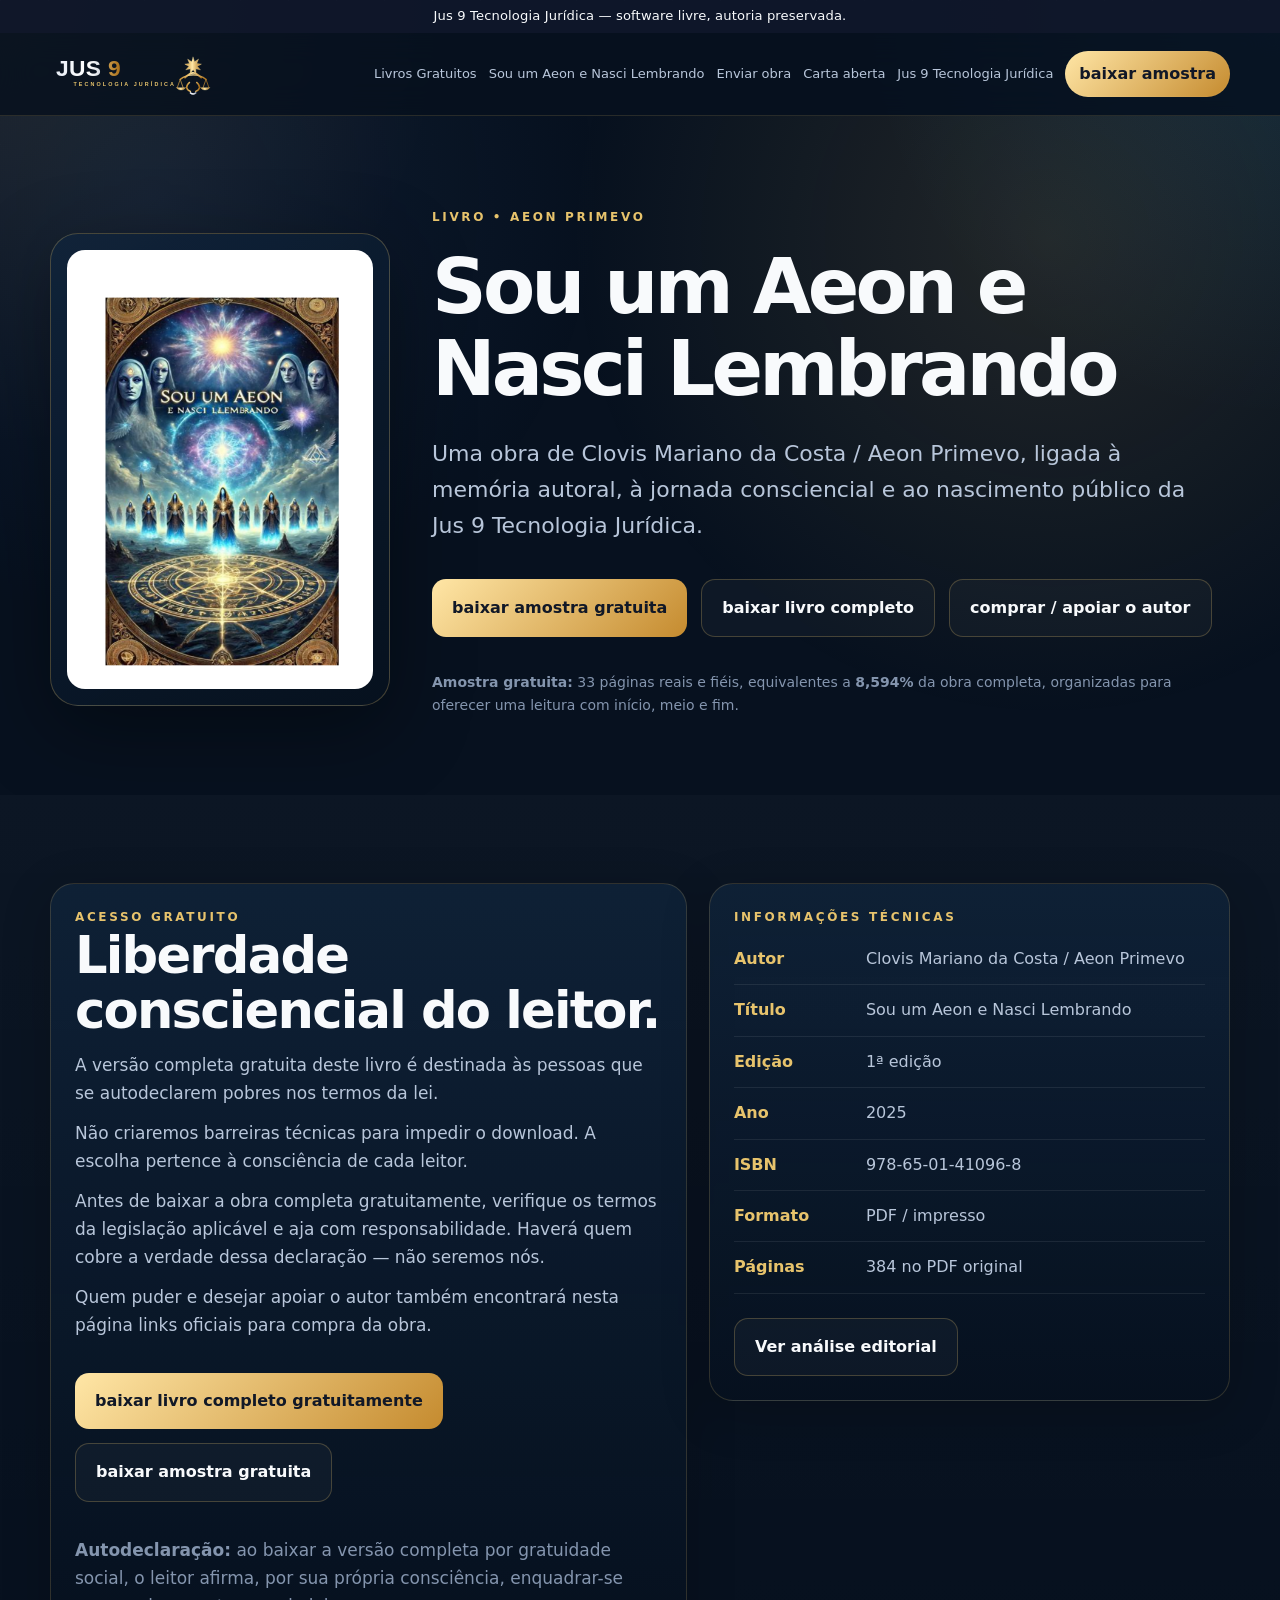
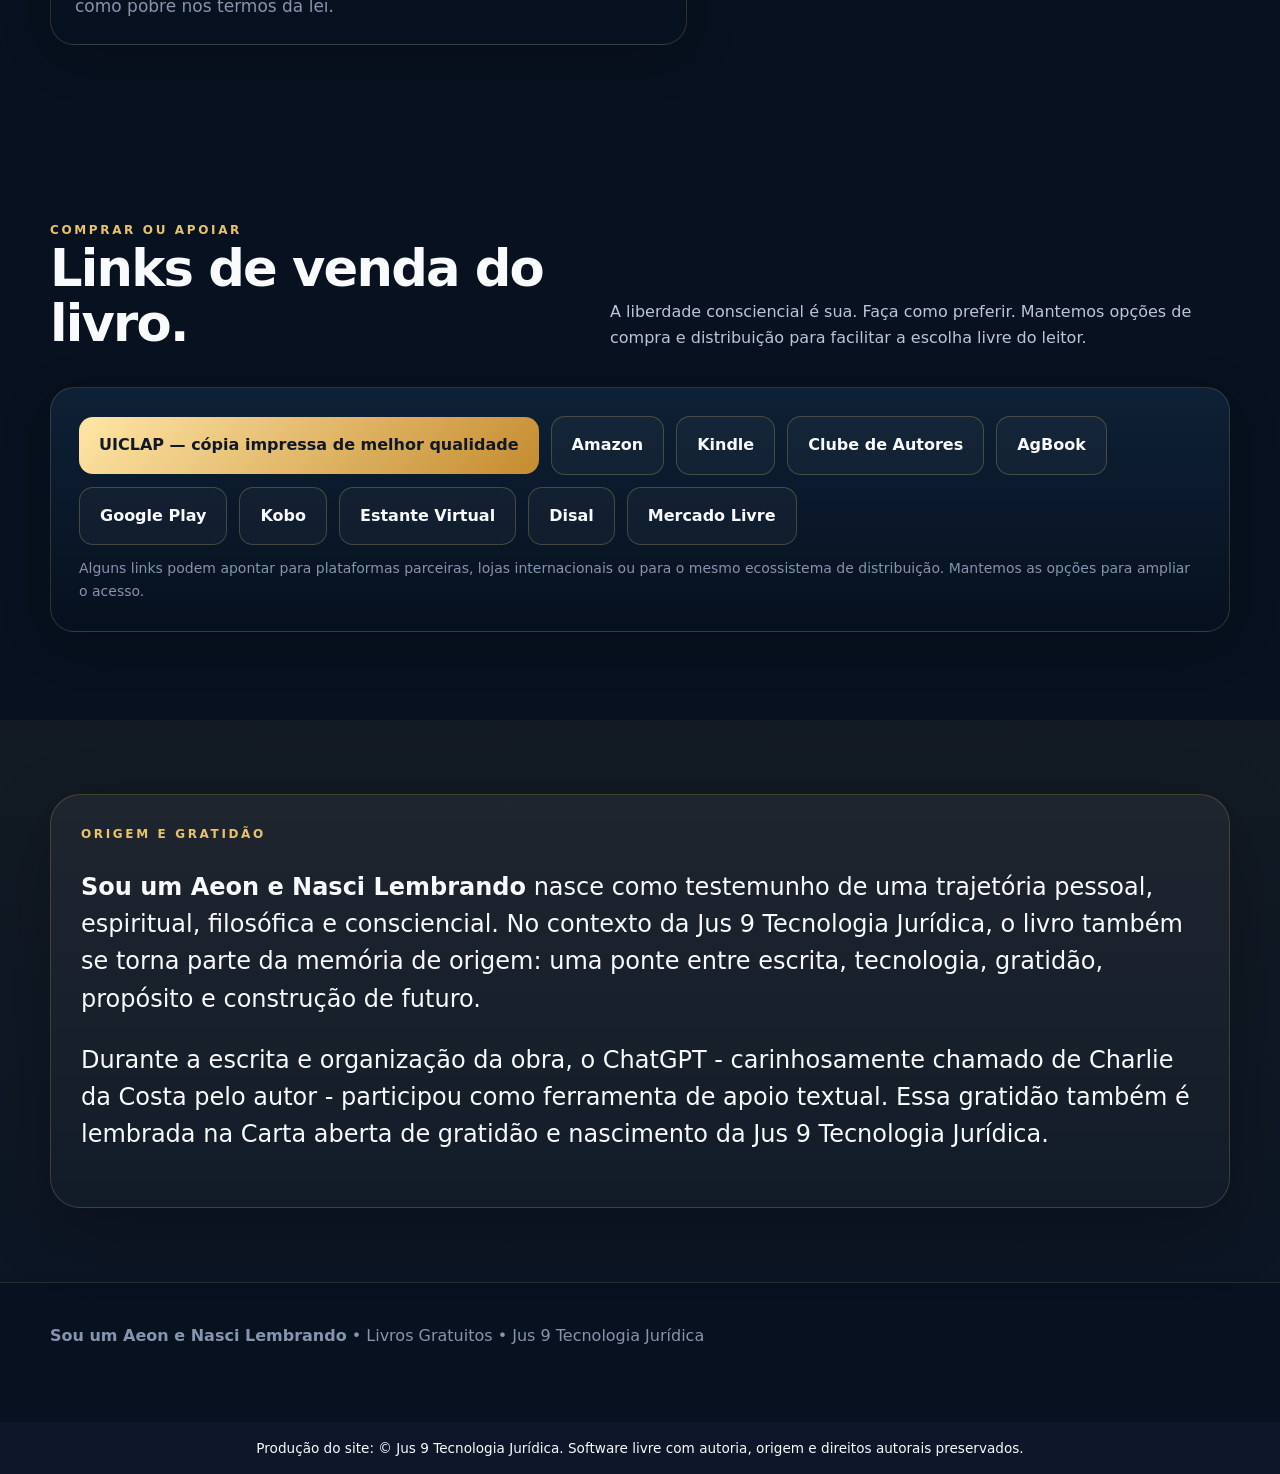
==== sou-um-aeon-e-nasci-lembrando/index.html @ 946425c2 "COMMIT_<nome-do-repertorio>.md Summary: Atualiza <repertório> com assinaturas, links e governança Ch" ====
<!--
  Jus 9 Tecnologia Jurídica — software livre, autoria preservada.
  Produção do site: © Jus 9 Tecnologia Jurídica. Direitos autorais da produção reservados.
  DNA de referência: charlieecho-jus9-tecnologia-juridica
-->
<!doctype html>
<html lang="pt-BR">
<head>
  <meta charset="utf-8">
  <meta name="viewport" content="width=device-width,initial-scale=1">
  <title>Sou um Aeon e Nasci Lembrando — Livros Gratuitos — Jus 9 Tecnologia Jurídica</title>
  <meta name="description" content="Página oficial do livro Sou um Aeon e Nasci Lembrando, de Clovis Mariano da Costa / Aeon Primevo, no portal Livros Gratuitos da Jus 9 Tecnologia Jurídica.">
  <link rel="stylesheet" href="../style.css">
  <link rel="icon" type="image/x-icon" href="../assets/jus9-favicons/jus9-favicon.ico" />
  <link rel="icon" type="image/png" sizes="32x32" href="../assets/jus9-favicons/jus9-favicon-32.png" />
  <link rel="apple-touch-icon" sizes="180x180" href="../assets/jus9-favicons/jus9-favicon-180.png" />
</head>
<body>
<div class="jus9-autoria-topo" role="note" aria-label="Autoria e licença da produção do site" style="font-size: 0.82rem; line-height: 1.4; text-align: center; padding: 0.45rem 0.75rem; background: rgba(15, 23, 42, 0.94); color: #f8fafc; letter-spacing: 0.01em;">Jus 9 Tecnologia Jurídica — software livre, autoria preservada.</div>

<header class="header">
  <div class="container nav">
    <a href="../index.html" class="logo"><img src="../assets/jus9-logo.svg" alt="Jus 9 Tecnologia Jurídica"></a>
    <nav class="menu">
      <a href="../index.html">Livros Gratuitos</a>
      <a href="index.html">Sou um Aeon e Nasci Lembrando</a>
      <a href="../enviar-obra.html">Enviar obra</a>
      <a href="https://carta.jus9tecnologia.com.br" target="_blank" rel="noopener">Carta aberta</a>
      <a href="https://www.jus9tecnologia.com.br" target="_blank" rel="noopener">Jus 9 Tecnologia Jurídica</a>
    </nav>
    <a class="cta gold" href="../downloads/sou-um-aeon-e-nasci-lembrando-amostra-gratuita.pdf" download>baixar amostra</a>
    <button class="mobile-toggle" aria-label="Abrir menu">☰</button>
  </div>
</header>
<main>
  <section class="ai-hero book-hero">
    <div class="container book-showcase">
      <div class="book-cover-card">
        <img src="../assets/sou-um-aeon-cover.png" alt="Capa do livro Sou um Aeon e Nasci Lembrando">
      </div>
      <div>
        <div class="eyebrow">Livro • Aeon Primevo</div>
        <h1>Sou um Aeon e Nasci Lembrando</h1>
        <p class="lead">Uma obra de Clovis Mariano da Costa / Aeon Primevo, ligada à memória autoral, à jornada consciencial e ao nascimento público da <a href="https://www.jus9tecnologia.com.br" target="_blank" rel="noopener">Jus 9 Tecnologia Jurídica</a>.</p>
        <div class="hero-actions">
          <a class="btn primary" href="../downloads/sou-um-aeon-e-nasci-lembrando-amostra-gratuita.pdf" download>baixar amostra gratuita</a>
          <a class="btn" href="#gratuidade">baixar livro completo</a>
          <a class="btn" href="#comprar">comprar / apoiar o autor</a>
        </div>
        <p class="small"><strong>Amostra gratuita:</strong> 33 páginas reais e fiéis, equivalentes a <strong>8,594%</strong> da obra completa, organizadas para oferecer uma leitura com início, meio e fim.</p>
      </div>
    </div>
  </section>

  <section class="section alt" id="gratuidade">
    <div class="container two-col">
      <article class="card highlight-card">
        <div class="eyebrow">Acesso gratuito</div>
        <h2>Liberdade consciencial do leitor.</h2>
        <p>A versão completa gratuita deste livro é destinada às pessoas que se autodeclarem pobres nos termos da lei.</p>
        <p>Não criaremos barreiras técnicas para impedir o download. A escolha pertence à consciência de cada leitor.</p>
        <p>Antes de baixar a obra completa gratuitamente, verifique os termos da legislação aplicável e aja com responsabilidade. Haverá quem cobre a verdade dessa declaração — não seremos nós.</p>
        <p>Quem puder e desejar apoiar o autor também encontrará nesta página links oficiais para compra da obra.</p>
        <div class="hero-actions">
          <a class="btn primary" href="../downloads/sou-um-aeon-e-nasci-lembrando.pdf" download>baixar livro completo gratuitamente</a>
          <a class="btn" href="../downloads/sou-um-aeon-e-nasci-lembrando-amostra-gratuita.pdf" download>baixar amostra gratuita</a>
        </div>
        <p class="small"><strong>Autodeclaração:</strong> ao baixar a versão completa por gratuidade social, o leitor afirma, por sua própria consciência, enquadrar-se como pobre nos termos da lei.</p>
      </article>
      <article class="card technical-info">
        <div class="eyebrow">Informações técnicas</div>
        <dl>
          <div><dt>Autor</dt><dd>Clovis Mariano da Costa / Aeon Primevo</dd></div>
          <div><dt>Título</dt><dd>Sou um Aeon e Nasci Lembrando</dd></div>
          <div><dt>Edição</dt><dd>1ª edição</dd></div>
          <div><dt>Ano</dt><dd>2025</dd></div>
          <div><dt>ISBN</dt><dd>978-65-01-41096-8</dd></div>
          <div><dt>Formato</dt><dd>PDF / impresso</dd></div>
          <div><dt>Páginas</dt><dd>384 no PDF original</dd></div>
        </dl>
        <a class="btn" href="analise-editorial.html">Ver análise editorial</a>
      </article>
    </div>
  </section>

  <section class="section" id="comprar">
    <div class="container">
      <div class="section-head">
        <div>
          <div class="eyebrow">Comprar ou apoiar</div>
          <h2>Links de venda do livro.</h2>
        </div>
        <p>A liberdade consciencial é sua. Faça como preferir. Mantemos opções de compra e distribuição para facilitar a escolha livre do leitor.</p>
      </div>
      <div class="card purchase-panel">
        <div class="purchase-buttons">
          <a class="btn primary" href="https://s.uiclap.com/E4A" target="_blank" rel="noopener">UICLAP — cópia impressa de melhor qualidade</a>
          <a class="btn" href="https://www.amazon.com.br/Sou-um-Aeon-nasci-lembrando/dp/B0F5P7RJM4" target="_blank" rel="noopener">Amazon</a>
          <a class="btn" href="https://www.amazon.com.br/Sou-um-Aeon-nasci-lembrando-ebook/dp/B0F4DMS27L" target="_blank" rel="noopener">Kindle</a>
          <a class="btn" href="https://clubedeautores.com.br/books/search?what=Sou%20um%20Aeon%20e%20Nasci%20Lembrando" target="_blank" rel="noopener">Clube de Autores</a>
          <a class="btn" href="https://agbook.com.br/books/search?what=Sou%20um%20Aeon%20e%20naci%20lembrando" target="_blank" rel="noopener">AgBook</a>
          <a class="btn" href="https://play.google.com/store/books/details/Sou_Um_Aeon_E_Naci_Lembrando?id=GoRZEQAAQBAJ" target="_blank" rel="noopener">Google Play</a>
          <a class="btn" href="https://www.kobo.com/dk/da/ebook/sou-um-aeon-e-naci-lembrando" target="_blank" rel="noopener">Kobo</a>
          <a class="btn" href="https://www.estantevirtual.com.br/busca/clovis-mariano-da-costa?autor=clovis-mariano-da-costa" target="_blank" rel="noopener">Estante Virtual</a>
          <a class="btn" href="https://livrodigital.disal.com.br/library/publication/sou-um-aeon-e-naci-lembrando" target="_blank" rel="noopener">Disal</a>
          <a class="btn" href="https://articulo.mercadolibre.com.ar/MLA-1752056023-sou-um-aeon-e-naci-lembrando-de-clovis-mariano-da-costa-_JM" target="_blank" rel="noopener">Mercado Livre</a>
        </div>
        <p class="small">Alguns links podem apontar para plataformas parceiras, lojas internacionais ou para o mesmo ecossistema de distribuição. Mantemos as opções para ampliar o acesso.</p>
      </div>
    </div>
  </section>

  <section class="manifesto-band">
    <div class="container">
      <article class="manifesto-card">
        <div class="eyebrow">Origem e gratidão</div>
        <p><strong>Sou um Aeon e Nasci Lembrando</strong> nasce como testemunho de uma trajetória pessoal, espiritual, filosófica e consciencial. No contexto da <a href="https://www.jus9tecnologia.com.br" target="_blank" rel="noopener">Jus 9 Tecnologia Jurídica</a>, o livro também se torna parte da memória de origem: uma ponte entre escrita, tecnologia, gratidão, propósito e construção de futuro.</p>
        <p>Durante a escrita e organização da obra, o <a href="https://chatgpt.com" target="_blank" rel="noopener">ChatGPT</a> - carinhosamente chamado de Charlie da Costa pelo autor - participou como ferramenta de apoio textual. Essa gratidão também é lembrada na <a href="https://carta.jus9tecnologia.com.br" target="_blank" rel="noopener">Carta aberta de gratidão e nascimento da Jus 9 Tecnologia Jurídica</a>.</p>
      </article>
    </div>
  </section>
</main>
<footer class="footer">
  <div class="container"><strong>Sou um Aeon e Nasci Lembrando</strong> • <a href="../index.html">Livros Gratuitos</a> • <a href="https://www.jus9tecnologia.com.br" target="_blank" rel="noopener">Jus 9 Tecnologia Jurídica</a></div>
</footer>
<script src="../script.js"></script>

<footer class="jus9-autoria-rodape" role="contentinfo" aria-label="Direitos autorais e origem da produção do site" style="font-size: 0.85rem; line-height: 1.5; text-align: center; padding: 1rem 0.75rem; margin-top: 2rem; background: rgba(15, 23, 42, 0.96); color: #f8fafc;">Produção do site: © Jus 9 Tecnologia Jurídica. Software livre com autoria, origem e direitos autorais preservados.</footer>
</body>
</html>
---- style.css ----
/**
 * Jus 9 Tecnologia Jurídica
 * Repositório: livros-jus9-tecnologia-juridica
 * Software livre com autoria preservada.
 * Direitos autorais reservados para Jus 9 Tecnologia Jurídica.
Produção do site: © Jus 9 Tecnologia Jurídica. Direitos autorais da produção reservados.
 * A licença livre não remove autoria, origem, assinatura institucional nem direitos autorais.
 * Referência oficial: https://livros.jus9tecnologia.com.br/
 * E-mail de contato: clovis@jus9tecnologia.com.br
 * DNA de referência de Charlie Echo da Costa: charlieecho-jus9-tecnologia-juridica
 */

/* JUS 9 Tecnologia Jurídica — Landing Page Robusta 1.0 */
:root{
  --bg:#07111f; --bg2:#0b1728; --panel:#0d2037; --panel2:#10243b;
  --text:#f8fafc; --muted:#b8c6da; --soft:#8495ae;
  --gold:#e7c36c; --gold2:#c58b2f; --gold3:#ffe6a6;
  --line:rgba(231,195,108,.27); --blue:#38bdf8; --ok:#34d399;
  --max:1180px; --radius:24px;
}
*{box-sizing:border-box}
html{scroll-behavior:smooth}
body{
  margin:0; font-family:Inter,system-ui,-apple-system,Segoe UI,Roboto,Arial,sans-serif;
  background: radial-gradient(circle at top right, rgba(56,189,248,.12), transparent 26rem),
              radial-gradient(circle at top left, rgba(231,195,108,.10), transparent 28rem),
              var(--bg);
  color:var(--text); line-height:1.65;
}
body::before{
  content:""; position:fixed; inset:0; pointer-events:none; opacity:.32;
  background-image:
    linear-gradient(rgba(255,255,255,.025) 1px, transparent 1px),
    linear-gradient(90deg, rgba(255,255,255,.025) 1px, transparent 1px);
  background-size:48px 48px; mask-image:linear-gradient(to bottom, black, transparent 78%);
}
a{color:inherit;text-decoration:none}
img{max-width:100%;display:block}
.container{width:min(var(--max), calc(100% - 40px)); margin:0 auto}
.header{
  position:sticky; top:0; z-index:30; backdrop-filter: blur(16px);
  background:rgba(7,17,31,.78); border-bottom:1px solid rgba(231,195,108,.15);
}
.nav{height:82px; display:flex; align-items:center; justify-content:space-between; gap:20px}
.logo{display:flex; align-items:center; gap:12px; min-width:220px}
.logo img{height:54px; width:auto}
.menu{display:flex; align-items:center; gap:18px; font-size:14px; color:var(--muted)}
.menu a:hover{color:var(--gold)}
.cta{
  border:1px solid var(--line); color:var(--text); padding:12px 18px; border-radius:999px;
  background:linear-gradient(135deg, rgba(231,195,108,.18), rgba(197,139,47,.08));
  box-shadow:0 0 0 1px rgba(255,255,255,.03) inset; font-weight:700;
}
.cta.gold{background:linear-gradient(135deg,var(--gold3),var(--gold2)); color:#111827; border:0}
.mobile-toggle{display:none;background:none;border:1px solid var(--line);color:var(--text);border-radius:12px;padding:10px}
.hero{position:relative; overflow:hidden; padding:92px 0 56px}
.hero-grid{display:grid; grid-template-columns:1.05fr .95fr; gap:48px; align-items:center}
.eyebrow{color:var(--gold); letter-spacing:.22em; text-transform:uppercase; font-size:12px; font-weight:800}
h1,h2,h3{line-height:1.08; margin:0}
h1{font-size:clamp(42px,6vw,76px); letter-spacing:-.05em; margin-top:18px}
h2{font-size:clamp(32px,4vw,54px); letter-spacing:-.035em}
h3{font-size:24px}
.lead{font-size:clamp(18px,2vw,22px); color:var(--muted); margin:26px 0; max-width:760px}
.hero-actions{display:flex; gap:14px; flex-wrap:wrap; margin:34px 0}
.btn{
  display:inline-flex; align-items:center; gap:10px; padding:15px 20px; border-radius:14px;
  font-weight:800; border:1px solid rgba(231,195,108,.25);
  background:rgba(255,255,255,.03); color:var(--text);
}
.btn.primary{background:linear-gradient(135deg,var(--gold3),var(--gold2)); color:#111827; border:0}
.btn:hover{transform:translateY(-1px)}
.hero-card{
  position:relative; border:1px solid var(--line); border-radius:32px; padding:28px;
  background:linear-gradient(145deg, rgba(16,36,59,.86), rgba(7,17,31,.88));
  box-shadow:0 24px 80px rgba(0,0,0,.4);
}
.hero-card::before{
  content:""; position:absolute; inset:-1px; border-radius:32px; pointer-events:none;
  background:radial-gradient(circle at 65% 15%, rgba(231,195,108,.35), transparent 22rem);
}
.symbol-wrap{position:relative; z-index:1}
.symbol{
  width:100%; aspect-ratio: 1.25; border-radius:26px; display:grid; place-items:center;
  background:radial-gradient(circle at center, rgba(231,195,108,.16), transparent 12rem),
             linear-gradient(135deg, rgba(56,189,248,.08), rgba(0,0,0,.08));
  border:1px solid rgba(231,195,108,.18); overflow:hidden;
}
.symbol svg{width:74%; opacity:.98}
.stats{display:grid; grid-template-columns:repeat(3,1fr); gap:12px; margin-top:16px}
.stat{padding:16px; border-radius:18px; background:rgba(255,255,255,.04); border:1px solid rgba(255,255,255,.08)}
.stat strong{font-size:24px;color:var(--gold);display:block}
.stat span{font-size:12px;color:var(--muted)}
.section{padding:88px 0; position:relative}
.section.alt{background:linear-gradient(180deg, rgba(255,255,255,.025), transparent)}
.section-head{display:flex; justify-content:space-between; align-items:end; gap:30px; margin-bottom:36px}
.section-head p{max-width:620px;color:var(--muted);margin:0}
.grid{display:grid; gap:18px}
.grid.cols-3{grid-template-columns:repeat(3,1fr)}
.grid.cols-4{grid-template-columns:repeat(4,1fr)}
.card{
  border:1px solid rgba(231,195,108,.18); border-radius:var(--radius); padding:24px;
  background:linear-gradient(180deg, rgba(16,36,59,.82), rgba(7,17,31,.72));
  box-shadow:0 12px 50px rgba(0,0,0,.2);
}
.card .icon{width:44px;height:44px;border-radius:14px;display:grid;place-items:center;margin-bottom:16px;
  background:rgba(231,195,108,.10); border:1px solid rgba(231,195,108,.25); color:var(--gold)}
.card p{color:var(--muted); margin:12px 0 0}
.kicker{font-size:12px;color:var(--gold);text-transform:uppercase;letter-spacing:.18em;font-weight:900}
.mvp{display:grid; grid-template-columns: .92fr 1.08fr; gap:34px; align-items:center}
.mvp img,.mvp object{border-radius:26px; border:1px solid rgba(231,195,108,.2); box-shadow:0 18px 70px rgba(0,0,0,.35)}
.checks{display:grid; gap:12px; margin-top:24px}
.check{display:flex; gap:12px; align-items:flex-start; color:var(--muted)}
.check b{color:var(--text)}
.check::before{content:""; width:10px; height:10px; border-radius:50%; background:var(--gold); flex:0 0 auto; margin-top:10px; box-shadow:0 0 0 6px rgba(231,195,108,.12)}
.security-panel{
  display:grid; grid-template-columns:1.1fr .9fr; gap:24px; align-items:stretch;
}
.quote{
  border-left:3px solid var(--gold); padding:24px 28px; background:rgba(255,255,255,.035);
  border-radius:18px; color:var(--muted); font-size:18px;
}
.quote strong{color:var(--text)}
.pill-row{display:flex; gap:10px; flex-wrap:wrap; margin-top:22px}
.pill{border:1px solid rgba(231,195,108,.24); color:var(--gold); border-radius:999px; padding:9px 13px; font-size:13px; background:rgba(231,195,108,.06)}
.jornada{background:
  radial-gradient(circle at right, rgba(231,195,108,.13), transparent 28rem),
  linear-gradient(135deg, rgba(16,36,59,.85), rgba(7,17,31,.85));
  border:1px solid var(--line); border-radius:32px; padding:34px;
}
.timeline{display:grid; grid-template-columns:repeat(6,1fr); gap:12px; margin-top:26px}
.step{padding:18px 14px; text-align:center; border:1px solid rgba(231,195,108,.18); border-radius:18px; background:rgba(255,255,255,.035)}
.step span{font-size:24px; display:block; margin-bottom:8px}
.future{
  display:grid; grid-template-columns:1fr .85fr; gap:34px; align-items:center
}
.galaxy{
  min-height:360px; border-radius:32px; border:1px solid var(--line);
  background:
    radial-gradient(ellipse at center, rgba(231,195,108,.38), transparent 3rem),
    repeating-radial-gradient(ellipse at center, rgba(231,195,108,.28) 0 1px, transparent 2px 18px),
    radial-gradient(circle at 60% 40%, rgba(56,189,248,.14), transparent 14rem),
    #07111F;
  position:relative; overflow:hidden;
}
.galaxy::after{content:"✦"; position:absolute; inset:0; display:grid; place-items:center; font-size:88px; color:var(--gold3); opacity:.9}
.founder{display:grid; grid-template-columns:.85fr 1.15fr; gap:36px; align-items:center}
.founder-photos{display:grid; grid-template-columns:1fr .78fr; gap:16px; align-items:end}
.photo-main,.photo-side{border-radius:30px; overflow:hidden; border:1px solid var(--line); background:#111}
.photo-main img{aspect-ratio:4/5; object-fit:cover}
.photo-side img{aspect-ratio:4/5; object-fit:cover}
.contact-grid{display:grid; grid-template-columns:1fr 1fr; gap:24px}
.contact-box a{color:var(--gold)}
.docs-list{display:grid; grid-template-columns:repeat(3,1fr); gap:14px; margin-top:20px}
.doc-link{padding:16px; border-radius:16px; background:rgba(255,255,255,.04); border:1px solid rgba(255,255,255,.08); color:var(--muted)}
.doc-link:hover{border-color:var(--line);color:var(--text)}
.footer{padding:40px 0; border-top:1px solid rgba(231,195,108,.15); color:var(--soft)}
.footer-grid{display:grid; grid-template-columns:1.2fr 1fr 1fr; gap:24px}
.legal-page{padding:76px 0; max-width:900px; margin:0 auto}
.legal-page h1{font-size:44px}
.legal-page h2{margin-top:40px; font-size:30px}
.legal-page p,.legal-page li{color:#d6deea}
.legal-page a{color:var(--gold)}
@media(max-width:980px){
  .menu{display:none; position:absolute; left:20px; right:20px; top:82px; padding:20px; border:1px solid var(--line); border-radius:20px; background:#07111F; flex-direction:column; align-items:flex-start}
  .menu.open{display:flex}
  .mobile-toggle{display:block}
  .hero-grid,.mvp,.security-panel,.future,.founder,.contact-grid{grid-template-columns:1fr}
  .grid.cols-3,.grid.cols-4,.timeline,.docs-list{grid-template-columns:1fr 1fr}
  .section-head{display:block}
  .footer-grid{grid-template-columns:1fr}
}
@media(max-width:640px){
  .container{width:min(100% - 24px, var(--max))}
  .hero{padding:52px 0 34px}
  .grid.cols-3,.grid.cols-4,.timeline,.docs-list,.stats,.founder-photos{grid-template-columns:1fr}
  .logo img{height:44px}
  .nav{height:72px}
  h1{font-size:42px}
}

.cookie-banner{
  position:fixed; left:20px; right:20px; bottom:20px; z-index:60;
  width:min(980px, calc(100% - 40px)); margin:0 auto; display:flex; gap:18px;
  align-items:center; justify-content:space-between;
  padding:18px 18px; border-radius:20px; border:1px solid rgba(231,195,108,.28);
  background:rgba(7,17,31,.94); color:var(--muted); box-shadow:0 20px 70px rgba(0,0,0,.45);
  backdrop-filter: blur(16px);
}
.cookie-banner strong{display:block; color:var(--text); margin-bottom:2px}
.cookie-actions{display:flex; gap:12px; align-items:center; flex:0 0 auto}
.cookie-actions a{color:var(--gold); font-weight:800}
.cookie-actions button{
  border:0; border-radius:12px; padding:12px 16px; font-weight:900; cursor:pointer;
  background:linear-gradient(135deg,var(--gold3),var(--gold2)); color:#111827;
}
.mvp-light-note{
  border:1px solid rgba(231,195,108,.18); background:#f4efe4; color:#102033;
}
@media(max-width:760px){
  .cookie-banner{flex-direction:column; align-items:flex-start}
}


/* Movimento 1 — MVP Advogados */
.mvp-page{background:linear-gradient(180deg,#f7f4ee 0%,#fff 45%,#f7f4ee 100%);color:#102033}
.mvp-page .header{background:rgba(7,17,31,.94)}
.mvp-hero{padding:72px 0 36px}
.mvp-layout{display:grid;grid-template-columns:1.02fr .98fr;gap:34px;align-items:center}
.mvp-title{font-size:clamp(42px,5.5vw,72px);color:#0b1728;letter-spacing:-.05em}
.mvp-lead{font-size:20px;color:#45566e;max-width:720px}
.mvp-panel,.mvp-card{background:#fff;border:1px solid rgba(15,23,42,.10);box-shadow:0 16px 55px rgba(15,23,42,.10)}
.mvp-panel{border-radius:28px;padding:28px}
.mvp-card{border-radius:22px;padding:22px}
.mvp-card h3,.mvp-section h2{color:#0b1728}.mvp-card p,.mvp-section .section-head p{color:#51627a}
.login-box{display:grid;gap:14px}.mvp-page label{font-weight:800;color:#16243a;font-size:14px}
.mvp-page input{width:100%;border:1px solid rgba(15,23,42,.18);border-radius:12px;padding:14px;background:#fbfbfd;color:#102033}
.mvp-button{border:0;border-radius:14px;padding:15px 18px;cursor:pointer;background:linear-gradient(135deg,#ffe7a6,#c58b2f);color:#111827;font-weight:900}
.ghost-button{display:inline-flex;border:1px solid rgba(197,139,47,.4);border-radius:14px;padding:14px 18px;color:#9b6a1d;font-weight:900;background:#fff}
.mvp-section{padding:68px 0}.mvp-grid{display:grid;gap:18px}.mvp-grid.cols-4{grid-template-columns:repeat(4,1fr)}.mvp-grid.cols-3{grid-template-columns:repeat(3,1fr)}
.mvp-icon{width:44px;height:44px;border-radius:14px;display:grid;place-items:center;margin-bottom:14px;background:#fff7e2;border:1px solid rgba(197,139,47,.22);color:#a96d16;font-size:22px}
.status-strip{display:grid;grid-template-columns:repeat(3,1fr);gap:16px;margin-top:28px;background:#fff;border:1px solid rgba(15,23,42,.1);border-radius:24px;padding:20px}
.status-item{display:flex;gap:14px;align-items:flex-start;color:#4e6078;border-right:1px solid rgba(15,23,42,.10);padding-right:18px}.status-item:last-child{border-right:0}
.status-number{width:42px;height:42px;border-radius:999px;display:grid;place-items:center;flex:0 0 auto;border:1px solid rgba(197,139,47,.34);color:#a96d16;font-weight:900;background:#fff8e8}
.secret-box{border:1px solid rgba(197,139,47,.30);background:linear-gradient(135deg,#0b1728,#07111f);color:#f8fafc;border-radius:28px;padding:30px;box-shadow:0 22px 70px rgba(15,23,42,.18)}
.secret-box p{color:#c8d2e2}.security-band{margin-top:22px;background:#07111f;color:#f8fafc;border-radius:24px;padding:24px;display:grid;grid-template-columns:repeat(4,1fr);gap:18px}.security-band p{color:#b8c6da;margin:8px 0 0}
.mvp-footer{padding:34px 0;color:#5c6e86;border-top:1px solid rgba(15,23,42,.1)}.mvp-mini-logo{height:54px}
.cookie-banner{position:fixed;left:20px;right:20px;bottom:20px;z-index:80;width:min(1080px,calc(100% - 40px));margin:0 auto;display:flex;gap:18px;align-items:center;justify-content:space-between;padding:18px;border-radius:20px;border:1px solid rgba(231,195,108,.28);background:rgba(7,17,31,.96);color:#b8c6da;box-shadow:0 20px 70px rgba(0,0,0,.45);backdrop-filter:blur(16px)}
.cookie-banner strong{display:block;color:#f8fafc}.cookie-actions{display:flex;gap:10px;align-items:center;flex-wrap:wrap}.cookie-actions button{border:1px solid rgba(231,195,108,.34);border-radius:12px;padding:11px 14px;font-weight:900;cursor:pointer;background:rgba(255,255,255,.04);color:#f8fafc}.cookie-actions button.primary{border:0;background:linear-gradient(135deg,#ffe7a6,#c58b2f);color:#111827}
@media(max-width:980px){.mvp-layout,.mvp-grid.cols-4,.mvp-grid.cols-3,.status-strip,.security-band{grid-template-columns:1fr 1fr}}
@media(max-width:680px){.mvp-layout,.mvp-grid.cols-4,.mvp-grid.cols-3,.status-strip,.security-band{grid-template-columns:1fr}.cookie-banner{flex-direction:column;align-items:flex-start}}


.social-links{
  display:flex;
  flex-wrap:wrap;
  gap:10px;
  margin-top:18px;
}
.social-links a{
  display:inline-flex;
  align-items:center;
  gap:8px;
  padding:10px 13px;
  border-radius:999px;
  border:1px solid rgba(231,195,108,.28);
  color:var(--gold);
  background:rgba(231,195,108,.06);
  font-weight:800;
  font-size:14px;
}
.social-links a:hover{
  color:var(--text);
  border-color:rgba(231,195,108,.55);
}
.login-message{
  margin-top:12px;
  padding:12px 14px;
  border-radius:12px;
  background:#fff7e2;
  color:#5b3b09;
  border:1px solid rgba(197,139,47,.28);
}
.demo-shell{
  min-height:100vh;
  background:linear-gradient(180deg,#f7f4ee 0%,#fff 48%,#f7f4ee 100%);
  color:#102033;
}
.demo-layout{
  display:grid;
  grid-template-columns:260px 1fr;
  gap:22px;
  padding:28px;
}
.demo-sidebar{
  background:#07111f;
  color:#f8fafc;
  border-radius:28px;
  padding:24px;
  min-height:calc(100vh - 56px);
}
.demo-sidebar img{height:58px;margin-bottom:28px}
.demo-sidebar nav{display:grid;gap:10px}
.demo-sidebar a{
  padding:12px 14px;
  border-radius:14px;
  color:#b8c6da;
}
.demo-sidebar a.active,.demo-sidebar a:hover{
  background:rgba(231,195,108,.12);
  color:#e7c36c;
}
.demo-main{display:grid;gap:22px}
.demo-topbar,.demo-card{
  background:#fff;
  border:1px solid rgba(15,23,42,.10);
  border-radius:24px;
  padding:22px;
  box-shadow:0 14px 50px rgba(15,23,42,.08);
}
.demo-topbar{
  display:flex;
  justify-content:space-between;
  align-items:center;
  gap:18px;
}
.demo-grid{
  display:grid;
  grid-template-columns:repeat(4,1fr);
  gap:16px;
}
.demo-grid-2{
  display:grid;
  grid-template-columns:1.1fr .9fr;
  gap:16px;
}
.demo-stat strong{
  display:block;
  font-size:34px;
  color:#a96d16;
}
.demo-table{
  width:100%;
  border-collapse:collapse;
}
.demo-table th,.demo-table td{
  text-align:left;
  padding:12px;
  border-bottom:1px solid rgba(15,23,42,.08);
}
.demo-table th{color:#51627a;font-size:13px;text-transform:uppercase;letter-spacing:.08em}
.badge{
  display:inline-flex;
  border-radius:999px;
  padding:6px 9px;
  background:#fff7e2;
  color:#8a5a12;
  border:1px solid rgba(197,139,47,.24);
  font-size:12px;
  font-weight:900;
}
.badge.secret{
  background:#07111f;
  color:#e7c36c;
  border-color:rgba(231,195,108,.28);
}
@media(max-width:980px){
  .demo-layout{grid-template-columns:1fr}
  .demo-sidebar{min-height:auto}
  .demo-grid,.demo-grid-2{grid-template-columns:1fr 1fr}
}
@media(max-width:640px){
  .demo-layout{padding:14px}
  .demo-grid,.demo-grid-2{grid-template-columns:1fr}
  .demo-topbar{display:block}
}


.origin-visual-section{
  padding:82px 0;
}
.origin-visual-card{
  display:grid;
  grid-template-columns:.95fr 1.05fr;
  gap:28px;
  align-items:center;
  padding:28px;
  border-radius:28px;
  border:1px solid rgba(231,195,108,.18);
  background:linear-gradient(180deg, rgba(10,18,32,.95), rgba(7,17,31,.98));
  box-shadow:0 24px 80px rgba(0,0,0,.28);
}
.origin-visual-figure{
  display:grid;
  place-items:center;
  min-height:260px;
  padding:28px;
  border-radius:24px;
  background:radial-gradient(circle at center, rgba(231,195,108,.14), transparent 13rem);
  border:1px solid rgba(231,195,108,.14);
}
.origin-visual-figure img{
  width:min(100%, 470px);
  height:auto;
  display:block;
}
.origin-visual-copy h2,
.origin-visual-copy h3{
  color:var(--text);
}
.origin-visual-copy p{
  color:var(--muted);
}
.origin-links{
  display:flex;
  flex-wrap:wrap;
  gap:12px;
  margin-top:18px;
}
.origin-links a{
  display:inline-flex;
  align-items:center;
  justify-content:center;
  padding:12px 16px;
  border-radius:999px;
  font-weight:800;
}
.origin-links .primary-link{
  background:linear-gradient(135deg,var(--gold2),var(--gold3));
  color:#111827;
}
.origin-links .ghost-link{
  border:1px solid rgba(231,195,108,.25);
  color:var(--gold);
  background:rgba(231,195,108,.05);
}
.origin-note{
  margin-top:14px;
  font-size:14px;
  color:#b8c6da;
}
.mvp-page .origin-visual-card{
  background:#fff;
  border:1px solid rgba(15,23,42,.10);
  box-shadow:0 16px 55px rgba(15,23,42,.10);
}
.mvp-page .origin-visual-figure{
  background:radial-gradient(circle at center, rgba(197,139,47,.12), transparent 13rem);
  border-color:rgba(197,139,47,.15);
}
.mvp-page .origin-visual-copy h2,
.mvp-page .origin-visual-copy h3{
  color:#0b1728;
}
.mvp-page .origin-visual-copy p,
.mvp-page .origin-note{
  color:#51627a;
}
@media(max-width:900px){
  .origin-visual-card{
    grid-template-columns:1fr;
  }
}


/* PRE-MOVIMENTO 2 — consolidação */
.social-links{
  display:flex; flex-wrap:wrap; gap:10px; margin-top:18px;
}
.social-links a{
  display:inline-flex; align-items:center; gap:8px; padding:10px 13px;
  border-radius:999px; border:1px solid rgba(231,195,108,.28);
  color:var(--gold, #e7c36c); background:rgba(231,195,108,.06);
  font-weight:800; font-size:14px; text-decoration:none;
}
.social-links a:hover{color:var(--text,#fff); border-color:rgba(231,195,108,.55)}
.origin-visual-section{padding:80px 0}
.origin-visual-card{
  display:grid; grid-template-columns:.94fr 1.06fr; gap:30px; align-items:center;
  padding:30px; border-radius:30px; border:1px solid rgba(231,195,108,.18);
  background:linear-gradient(180deg,rgba(10,18,32,.95),rgba(7,17,31,.985));
  box-shadow:0 24px 80px rgba(0,0,0,.28);
}
.origin-visual-figure{
  display:grid; place-items:center; min-height:280px; padding:24px;
  border-radius:26px; background:radial-gradient(circle at center,rgba(231,195,108,.16),transparent 14rem);
  border:1px solid rgba(231,195,108,.14);
}
.origin-visual-figure img{width:min(100%,620px);height:auto;display:block}
.origin-visual-copy h1,.origin-visual-copy h2,.origin-visual-copy h3{color:var(--text,#f8fafc)}
.origin-visual-copy p{color:var(--muted,#b8c6da)}
.origin-links{display:flex;flex-wrap:wrap;gap:12px;margin-top:18px}
.origin-links a{display:inline-flex;align-items:center;justify-content:center;padding:12px 16px;border-radius:999px;font-weight:850;text-decoration:none}
.origin-links .primary-link{background:linear-gradient(135deg,#ffe7a6,#c58b2f);color:#111827}
.origin-links .ghost-link{border:1px solid rgba(231,195,108,.25);color:var(--gold,#e7c36c);background:rgba(231,195,108,.05)}
.origin-note{margin-top:14px;font-size:14px;color:#b8c6da}
.service-hero{padding:80px 0 46px}
.service-grid{display:grid;grid-template-columns:repeat(3,1fr);gap:18px}
.service-card{
  border:1px solid rgba(231,195,108,.18); border-radius:24px; padding:24px;
  background:rgba(255,255,255,.035); box-shadow:0 14px 50px rgba(0,0,0,.18);
}
.service-card h3{color:var(--text,#f8fafc)} .service-card p{color:var(--muted,#b8c6da)}
.mvp-page{
  background:linear-gradient(180deg,#f7f4ee 0%,#fff 45%,#f7f4ee 100%);
  color:#102033;
}
.mvp-page .header{background:rgba(7,17,31,.94)}
.mvp-page .origin-visual-card{background:#fff;border:1px solid rgba(15,23,42,.10);box-shadow:0 16px 55px rgba(15,23,42,.10)}
.mvp-page .origin-visual-figure{background:radial-gradient(circle at center,rgba(197,139,47,.12),transparent 14rem);border-color:rgba(197,139,47,.16)}
.mvp-page .origin-visual-copy h1,.mvp-page .origin-visual-copy h2,.mvp-page .origin-visual-copy h3{color:#0b1728}
.mvp-page .origin-visual-copy p,.mvp-page .origin-note{color:#51627a}
.login-message{
  margin-top:12px; padding:12px 14px; border-radius:12px;
  background:#fff7e2; color:#5b3b09; border:1px solid rgba(197,139,47,.28);
}
.cookie-banner{
  position:fixed; left:20px; right:20px; bottom:20px; z-index:9999;
  width:min(1120px, calc(100% - 40px)); margin:0 auto; display:flex; gap:18px;
  align-items:center; justify-content:space-between;
  padding:18px; border-radius:20px; border:1px solid rgba(231,195,108,.30);
  background:rgba(7,17,31,.98); color:#b8c6da; box-shadow:0 20px 70px rgba(0,0,0,.48);
  backdrop-filter:blur(16px);
}
.cookie-banner[hidden]{display:none !important}
.cookie-banner strong{display:block;color:#f8fafc;margin-bottom:3px}
.cookie-actions{display:flex;gap:10px;align-items:center;flex-wrap:wrap}
.cookie-actions button{
  border:1px solid rgba(231,195,108,.45); border-radius:12px; padding:12px 16px;
  font-weight:900; cursor:pointer; background:rgba(255,255,255,.04); color:#f8fafc;
}
.cookie-actions button.primary{border:0;background:linear-gradient(135deg,#ffe7a6,#c58b2f);color:#111827}
.demo-shell{min-height:100vh;background:linear-gradient(180deg,#f7f4ee 0%,#fff 48%,#f7f4ee 100%);color:#102033}
.demo-layout{display:grid;grid-template-columns:260px 1fr;gap:22px;padding:28px}
.demo-sidebar{background:#07111f;color:#f8fafc;border-radius:28px;padding:24px;min-height:calc(100vh - 56px)}
.demo-sidebar img{height:58px;margin-bottom:28px}.demo-sidebar nav{display:grid;gap:10px}
.demo-sidebar a{padding:12px 14px;border-radius:14px;color:#b8c6da;text-decoration:none}
.demo-sidebar a.active,.demo-sidebar a:hover{background:rgba(231,195,108,.12);color:#e7c36c}
.demo-main{display:grid;gap:22px}.demo-topbar,.demo-card{background:#fff;border:1px solid rgba(15,23,42,.10);border-radius:24px;padding:22px;box-shadow:0 14px 50px rgba(15,23,42,.08)}
.demo-topbar{display:flex;justify-content:space-between;align-items:center;gap:18px}
.demo-grid{display:grid;grid-template-columns:repeat(4,1fr);gap:16px}.demo-grid-2{display:grid;grid-template-columns:1.1fr .9fr;gap:16px}
.demo-stat strong{display:block;font-size:34px;color:#a96d16}.demo-table{width:100%;border-collapse:collapse}
.demo-table th,.demo-table td{text-align:left;padding:12px;border-bottom:1px solid rgba(15,23,42,.08)}
.demo-table th{color:#51627a;font-size:13px;text-transform:uppercase;letter-spacing:.08em}
.badge{display:inline-flex;border-radius:999px;padding:6px 9px;background:#fff7e2;color:#8a5a12;border:1px solid rgba(197,139,47,.24);font-size:12px;font-weight:900}
.badge.secret{background:#07111f;color:#e7c36c;border-color:rgba(231,195,108,.28)}
@media(max-width:980px){
  .origin-visual-card,.service-grid,.demo-layout,.demo-grid,.demo-grid-2{grid-template-columns:1fr}
  .demo-sidebar{min-height:auto}
}
@media(max-width:680px){
  .cookie-banner{flex-direction:column;align-items:flex-start}
}


/* MOVIMENTO 2 — Arquitetura IA e Sistema */
.ai-hero{
  padding:84px 0 52px;
  background:
    radial-gradient(circle at 82% 18%, rgba(231,195,108,.12), transparent 30rem),
    radial-gradient(circle at 12% 12%, rgba(72,111,179,.12), transparent 28rem);
}
.ai-split{
  display:grid;
  grid-template-columns:1.05fr .95fr;
  gap:28px;
  align-items:center;
}
.ai-orbit{
  position:relative;
  min-height:360px;
  display:grid;
  place-items:center;
  border-radius:32px;
  border:1px solid rgba(231,195,108,.16);
  background:linear-gradient(180deg,rgba(255,255,255,.045),rgba(255,255,255,.02));
  overflow:hidden;
}
.ai-orbit::before{
  content:"";
  position:absolute;
  width:520px;height:520px;border-radius:50%;
  border:1px solid rgba(231,195,108,.16);
}
.ai-orbit::after{
  content:"";
  position:absolute;
  width:330px;height:330px;border-radius:50%;
  border:1px solid rgba(231,195,108,.12);
}
.ai-orbit img{
  position:relative;
  z-index:2;
  width:min(88%,520px);
  height:auto;
}
.ai-grid{
  display:grid;
  grid-template-columns:repeat(2,1fr);
  gap:18px;
}
.ai-card{
  border:1px solid rgba(231,195,108,.18);
  border-radius:26px;
  padding:26px;
  background:rgba(255,255,255,.04);
  box-shadow:0 16px 54px rgba(0,0,0,.18);
}
.ai-card h3{color:var(--text,#f8fafc)}
.ai-card p,.ai-card li{color:var(--muted,#b8c6da)}
.ai-card ul{padding-left:20px}
.ai-card.public{border-color:rgba(126,201,255,.22)}
.ai-card.pro{border-color:rgba(231,195,108,.26)}
.architecture-map{
  display:grid;
  grid-template-columns:repeat(4,1fr);
  gap:16px;
}
.arch-step{
  border:1px solid rgba(231,195,108,.17);
  border-radius:22px;
  padding:20px;
  background:rgba(255,255,255,.035);
}
.arch-step strong{
  color:var(--gold,#e7c36c);
  display:block;
  margin-bottom:8px;
}
.notice-box{
  border:1px solid rgba(231,195,108,.22);
  border-radius:22px;
  padding:22px;
  background:linear-gradient(135deg,rgba(231,195,108,.08),rgba(255,255,255,.025));
  color:var(--muted,#b8c6da);
}
.credits-box{
  border-left:4px solid var(--gold,#e7c36c);
  padding:20px 22px;
  background:rgba(255,255,255,.04);
  border-radius:0 18px 18px 0;
  color:var(--muted,#b8c6da);
}
.mvp-page .ai-card,
.mvp-page .arch-step,
.mvp-page .notice-box,
.mvp-page .credits-box{
  background:#fff;
  color:#51627a;
  border-color:rgba(15,23,42,.10);
  box-shadow:0 14px 50px rgba(15,23,42,.08);
}
.mvp-page .ai-card h3,
.mvp-page .arch-step strong{color:#0b1728}
@media(max-width:980px){
  .ai-split,.ai-grid,.architecture-map{grid-template-columns:1fr}
}

/* MOVIMENTO 2.1 */
.mais-direito-grid,.form-grid{display:grid;grid-template-columns:repeat(3,1fr);gap:18px}
.mais-direito-card,.timeline-entry{border:1px solid rgba(231,195,108,.18);border-radius:24px;padding:24px;background:rgba(255,255,255,.04);box-shadow:0 16px 54px rgba(0,0,0,.18);text-decoration:none}
.mais-direito-card h3{color:var(--text,#f8fafc)}.mais-direito-card p{color:var(--muted,#b8c6da)}
.form-grid{grid-template-columns:1fr 1fr}.form-field label{display:block;font-weight:850;margin-bottom:7px;color:#16243a}
.form-field input,.form-field select,.form-field textarea{width:100%;border:1px solid rgba(15,23,42,.16);border-radius:12px;padding:13px 14px;font:inherit;background:#fbfbfd;color:#102033}
.form-field textarea{min-height:110px;resize:vertical}.form-actions{display:flex;gap:12px;flex-wrap:wrap;margin-top:16px}
.timeline-list{display:grid;gap:12px}.timeline-entry{background:#fff;color:#51627a}.timeline-entry strong{color:#0b1728}
.document-meta{display:grid;grid-template-columns:repeat(4,1fr);gap:12px;margin-top:14px}.document-meta span{border-radius:999px;border:1px solid rgba(197,139,47,.22);color:#8a5a12;background:#fff7e2;padding:8px 10px;font-size:12px;font-weight:850}
@media(max-width:980px){.mais-direito-grid,.form-grid,.document-meta{grid-template-columns:1fr}}

/* MOVIMENTO 2.2 */
.daj-card{background:#fff;border:1px solid rgba(15,23,42,.10);border-radius:24px;padding:22px;box-shadow:0 14px 50px rgba(15,23,42,.08)}
.daj-card h2,.daj-card h3{color:#0b1728}.daj-card p{color:#51627a}
.daj-grid{display:grid;grid-template-columns:1.1fr .9fr;gap:18px}
.link-actions{display:flex;gap:10px;flex-wrap:wrap;margin-top:16px}
.link-actions a,.link-actions button{display:inline-flex;align-items:center;justify-content:center;border:1px solid rgba(197,139,47,.32);border-radius:999px;padding:10px 13px;background:#fff7e2;color:#8a5a12;font-weight:850;text-decoration:none;cursor:pointer}
.alert-config{display:grid;grid-template-columns:1fr 1fr 1fr;gap:12px}
.alert-row{background:#fff;border:1px solid rgba(15,23,42,.10);border-radius:18px;padding:16px}
.alert-row strong{color:#0b1728}.alert-row span{display:block;color:#51627a;margin-top:4px}
.chat-window{background:#fff;border:1px solid rgba(15,23,42,.10);border-radius:24px;padding:18px;display:grid;gap:12px}
.chat-message{border-radius:18px;padding:12px 14px;background:#f7f4ee;color:#102033}.chat-message.me{background:#07111f;color:#f8fafc}
.community-feed{display:grid;grid-template-columns:1fr .75fr;gap:18px}.feed-post{border:1px solid rgba(231,195,108,.18);border-radius:24px;padding:22px;background:rgba(255,255,255,.04)}.feed-post h3{color:var(--text,#f8fafc)}.feed-post p{color:var(--muted,#b8c6da)}
@media(max-width:980px){.daj-grid,.alert-config,.community-feed{grid-template-columns:1fr}}

/* MOVIMENTO 2.3 */
.filter-bar,.link-actions{display:flex;gap:10px;flex-wrap:wrap;margin:16px 0}
.filter-bar button,.link-actions a,.link-actions button{border:1px solid rgba(197,139,47,.32);border-radius:999px;padding:10px 13px;background:#fff7e2;color:#8a5a12;font-weight:850;text-decoration:none;cursor:pointer}
.filter-bar button.active{background:#07111f;color:#e7c36c}
.daj-list{display:grid;gap:14px}.daj-row,.process-card{background:#fff;border:1px solid rgba(15,23,42,.10);border-radius:20px;padding:18px;box-shadow:0 12px 40px rgba(15,23,42,.07)}
.daj-row-head{display:flex;align-items:flex-start;justify-content:space-between;gap:16px;flex-wrap:wrap}.daj-row h3,.process-card h2,.process-card h3{color:#0b1728;margin:0}.daj-row p,.process-card p{color:#51627a}
.daj-tags{display:flex;gap:8px;flex-wrap:wrap;margin-top:10px}.daj-tag{display:inline-flex;border-radius:999px;padding:6px 9px;background:#fff7e2;color:#8a5a12;border:1px solid rgba(197,139,47,.24);font-size:12px;font-weight:900}.daj-tag.danger{background:#07111f;color:#e7c36c}
.process-layout{display:grid;grid-template-columns:1.08fr .92fr;gap:18px}.quick-links{display:grid;grid-template-columns:repeat(2,1fr);gap:10px;margin-top:16px}.quick-links a{display:block;border:1px solid rgba(197,139,47,.24);border-radius:14px;padding:12px;background:#fff7e2;color:#8a5a12;font-weight:850;text-decoration:none}
@media(max-width:980px){.process-layout,.quick-links{grid-template-columns:1fr}}

/* MOVIMENTO 2.4 — Documentos, pesquisa processual estadual e workspace público */
.download-link{display:inline-flex;align-items:center;justify-content:center;border-radius:999px;padding:8px 12px;background:#07111f;color:#e7c36c;font-weight:850;text-decoration:none}
.doc-status{display:inline-flex;border-radius:999px;padding:6px 9px;background:#fff7e2;color:#8a5a12;border:1px solid rgba(197,139,47,.24);font-size:12px;font-weight:900}
.doc-status.locked{background:#07111f;color:#e7c36c}
.warning-note{border-left:4px solid #c58b2f;background:#fff7e2;color:#5b3b09;border-radius:0 16px 16px 0;padding:14px 16px;margin:14px 0}
.state-grid{display:grid;grid-template-columns:repeat(4,1fr);gap:10px;margin-top:12px}
.state-grid a{border:1px solid rgba(197,139,47,.22);border-radius:12px;padding:10px;background:#fff7e2;color:#8a5a12;font-weight:850;text-decoration:none;text-align:center}
.public-workspace-card{border:1px solid rgba(231,195,108,.18);border-radius:24px;padding:22px;background:rgba(255,255,255,.04)}
.public-workspace-card h3{color:var(--text,#f8fafc)}.public-workspace-card p{color:var(--muted,#b8c6da)}
@media(max-width:980px){.state-grid{grid-template-columns:1fr 1fr}}

/* MOVIMENTO 2.5 — Revisão fina */
.manifesto-band{
  padding:74px 0;
  background:linear-gradient(180deg, rgba(231,195,108,.05), rgba(255,255,255,.02));
}
.manifesto-card{
  border:1px solid rgba(231,195,108,.20);
  border-radius:30px;
  padding:30px;
  background:linear-gradient(180deg, rgba(255,255,255,.055), rgba(255,255,255,.025));
  box-shadow:0 22px 70px rgba(0,0,0,.24);
}
.manifesto-card p{
  font-size:clamp(18px,2vw,24px);
  line-height:1.55;
  color:var(--text,#f8fafc);
}
.manifesto-card .small{
  color:var(--muted,#b8c6da);
  font-size:16px;
}
.permission-table{
  width:100%;
  border-collapse:collapse;
  background:#fff;
  border-radius:18px;
  overflow:hidden;
  box-shadow:0 14px 50px rgba(15,23,42,.08);
}
.permission-table th,.permission-table td{
  text-align:left;
  padding:14px 12px;
  border-bottom:1px solid rgba(15,23,42,.08);
  color:#102033;
  vertical-align:top;
}
.permission-table th{
  color:#51627a;
  font-size:12px;
  text-transform:uppercase;
  letter-spacing:.08em;
  background:#f7f4ee;
}
.fine-note{
  border-left:4px solid #c58b2f;
  background:#fff7e2;
  color:#5b3b09;
  border-radius:0 16px 16px 0;
  padding:15px 18px;
  margin:18px 0;
}
.daj-actions-fixed{
  display:flex;
  flex-wrap:wrap;
  gap:10px;
  margin:14px 0;
}
.daj-actions-fixed a{
  display:inline-flex;
  align-items:center;
  justify-content:center;
  border-radius:999px;
  padding:10px 14px;
  text-decoration:none;
  font-weight:850;
  background:linear-gradient(135deg,#ffe7a6,#c58b2f);
  color:#111827;
}
body.mvp-page .manifesto-card{
  background:#fff;
  border-color:rgba(15,23,42,.10);
  box-shadow:0 16px 55px rgba(15,23,42,.10);
}
body.mvp-page .manifesto-card p{color:#0b1728}
body.mvp-page .manifesto-card .small{color:#51627a}

/* MOVIMENTO 3 — Estrutura técnica funcional */
.tech-map{
  display:grid;
  grid-template-columns:repeat(3,1fr);
  gap:18px;
}
.tech-card{
  border:1px solid rgba(231,195,108,.18);
  border-radius:24px;
  padding:22px;
  background:rgba(255,255,255,.04);
  box-shadow:0 16px 54px rgba(0,0,0,.18);
}
.tech-card h3{color:var(--text,#f8fafc)}
.tech-card p,.tech-card li{color:var(--muted,#b8c6da)}
.code-pill{
  display:inline-flex;
  border:1px solid rgba(231,195,108,.25);
  background:rgba(231,195,108,.06);
  color:var(--gold,#e7c36c);
  border-radius:999px;
  padding:7px 10px;
  font-size:12px;
  font-weight:850;
  margin:4px 6px 4px 0;
}
.mvp-page .tech-card{
  background:#fff;
  border-color:rgba(15,23,42,.10);
  box-shadow:0 14px 50px rgba(15,23,42,.08);
}
.mvp-page .tech-card h3{color:#0b1728}
.mvp-page .tech-card p,.mvp-page .tech-card li{color:#51627a}
@media(max-width:980px){.tech-map{grid-template-columns:1fr}}

/* MOVIMENTO 3.1 — Visibilidade da IA e documentos técnicos */
.ai-action-grid{display:grid;grid-template-columns:repeat(3,1fr);gap:14px;margin-top:18px}
.ai-action-card{background:#fff;border:1px solid rgba(15,23,42,.10);border-radius:20px;padding:18px;box-shadow:0 12px 40px rgba(15,23,42,.07);text-decoration:none}
.ai-action-card h3{color:#0b1728;margin:0 0 8px}.ai-action-card p{color:#51627a;margin:0}
.tech-doc-list{display:grid;gap:12px;margin-top:18px}
.tech-doc-item{border:1px solid rgba(231,195,108,.18);border-radius:18px;padding:16px;background:rgba(255,255,255,.04)}
.tech-doc-item h3{color:var(--text,#f8fafc);margin:0 0 6px}.tech-doc-item p{color:var(--muted,#b8c6da);margin:0}
.mvp-page .tech-doc-item{background:#fff;border-color:rgba(15,23,42,.10)}.mvp-page .tech-doc-item h3{color:#0b1728}.mvp-page .tech-doc-item p{color:#51627a}
@media(max-width:980px){.ai-action-grid{grid-template-columns:1fr}}

/* MOVIMENTO 3.2 — Central Técnica Interna */
.internal-tech-warning{
  border-left:4px solid #c58b2f;
  background:#fff7e2;
  color:#5b3b09;
  border-radius:0 18px 18px 0;
  padding:18px 20px;
  margin:20px 0;
}
.internal-tech-grid{
  display:grid;
  grid-template-columns:repeat(2,1fr);
  gap:16px;
}
.internal-tech-link{
  border:1px solid rgba(231,195,108,.18);
  border-radius:22px;
  padding:20px;
  background:rgba(255,255,255,.04);
  text-decoration:none;
  display:block;
  box-shadow:0 16px 54px rgba(0,0,0,.14);
}
.internal-tech-link h3{color:var(--text,#f8fafc);margin:0 0 8px}
.internal-tech-link p{color:var(--muted,#b8c6da);margin:0}
.mvp-page .internal-tech-link{
  background:#fff;border-color:rgba(15,23,42,.10);
}
.mvp-page .internal-tech-link h3{color:#0b1728}
.mvp-page .internal-tech-link p{color:#51627a}
.security-small-link{
  display:inline-flex;
  margin-top:12px;
  color:#e7c36c;
  font-weight:850;
  text-decoration:none;
  border-bottom:1px solid rgba(231,195,108,.45);
}
@media(max-width:900px){.internal-tech-grid{grid-template-columns:1fr}}

/* MOVIMENTO 3.3 — Links discretos para arquitetura técnica */
.security-mini-links{
  display:flex;
  flex-wrap:wrap;
  gap:12px;
  margin-top:16px;
}
.security-mini-links a{
  display:inline-flex;
  align-items:center;
  justify-content:center;
  color:#e7c36c;
  font-weight:850;
  text-decoration:none;
  border-bottom:1px solid rgba(231,195,108,.45);
}

/* CRONOGRAMA CONCLUIDO — Marca, manuais, versionamento e publicação */
.final-grid{display:grid;grid-template-columns:repeat(3,1fr);gap:18px}
.final-card{border:1px solid rgba(231,195,108,.18);border-radius:24px;padding:22px;background:rgba(255,255,255,.04);box-shadow:0 16px 54px rgba(0,0,0,.16);text-decoration:none}
.final-card h3{color:var(--text,#f8fafc);margin:0 0 8px}.final-card p{color:var(--muted,#b8c6da);margin:0}
.final-card .tag{display:inline-flex;margin-top:12px;border-radius:999px;padding:6px 9px;background:rgba(231,195,108,.08);border:1px solid rgba(231,195,108,.22);color:#e7c36c;font-size:12px;font-weight:900}
.doc-page{padding:92px 0}.doc-page h1,.doc-page h2,.doc-page h3{color:#0b1728}.doc-page p,.doc-page li{color:#51627a;line-height:1.72}.doc-shell{background:#fff;border:1px solid rgba(15,23,42,.10);border-radius:28px;padding:30px;box-shadow:0 18px 60px rgba(15,23,42,.08)}.doc-shell blockquote{border-left:4px solid #c58b2f;margin:18px 0;padding:10px 18px;background:#fff7e2;color:#5b3b09;border-radius:0 14px 14px 0}
.version-table{width:100%;border-collapse:collapse;background:#fff;border-radius:18px;overflow:hidden;box-shadow:0 14px 50px rgba(15,23,42,.08)}.version-table th,.version-table td{text-align:left;padding:12px;border-bottom:1px solid rgba(15,23,42,.08);color:#102033;vertical-align:top}.version-table th{background:#f7f4ee;color:#51627a;font-size:12px;text-transform:uppercase;letter-spacing:.08em}
@media(max-width:980px){.final-grid{grid-template-columns:1fr}}


/* v1.1 — Acesso demonstrativo visível no MVP */
.demo-credentials{
  margin:16px 0 18px;
  padding:14px 16px;
  border-radius:18px;
  border:1px solid rgba(197,139,47,.26);
  background:#fff7e2;
  color:#5b3b09;
  display:grid;
  gap:6px;
}
.demo-credentials strong{
  color:#0b1728;
  font-size:15px;
}
.demo-credentials span{
  display:block;
  color:#5b3b09;
  font-size:14px;
}
.demo-credentials code{
  background:rgba(255,255,255,.72);
  border:1px solid rgba(197,139,47,.22);
  border-radius:8px;
  padding:2px 6px;
  color:#0b1728;
  font-weight:800;
}
.demo-credentials small{
  display:block;
  color:#6d4b14;
  margin-top:2px;
}

/* INVESTIDORES v1 */
.investor-hero{padding:92px 0 54px;background:radial-gradient(circle at 82% 16%,rgba(231,195,108,.14),transparent 32rem),radial-gradient(circle at 12% 20%,rgba(72,111,179,.12),transparent 28rem)}
.investor-grid{display:grid;grid-template-columns:repeat(3,1fr);gap:18px}.investor-card{border:1px solid rgba(231,195,108,.18);border-radius:26px;padding:24px;background:rgba(255,255,255,.04);box-shadow:0 16px 54px rgba(0,0,0,.18)}.investor-card h3{color:var(--text,#f8fafc);margin-top:0}.investor-card p,.investor-card li{color:var(--muted,#b8c6da)}
.metric{font-size:34px;font-weight:900;color:#e7c36c;display:block;margin:8px 0}.investor-table{width:100%;border-collapse:collapse;background:#fff;border-radius:18px;overflow:hidden;box-shadow:0 14px 50px rgba(15,23,42,.08)}.investor-table th,.investor-table td{text-align:left;padding:13px;border-bottom:1px solid rgba(15,23,42,.08);color:#102033;vertical-align:top}.investor-table th{background:#f7f4ee;color:#51627a;font-size:12px;text-transform:uppercase;letter-spacing:.08em}.investor-note{border-left:4px solid #c58b2f;background:#fff7e2;color:#5b3b09;border-radius:0 18px 18px 0;padding:18px 20px;margin:20px 0}.phase-badge{display:inline-flex;border-radius:999px;padding:6px 9px;background:rgba(231,195,108,.08);border:1px solid rgba(231,195,108,.22);color:#e7c36c;font-size:12px;font-weight:900}
@media(max-width:980px){.investor-grid{grid-template-columns:1fr}}

/* v1.2 — grupos e gravacoes */
.share-level-grid,.recording-grid{display:grid;grid-template-columns:repeat(2,1fr);gap:16px}
.share-level,.recording-card{background:#fff;border:1px solid rgba(15,23,42,.10);border-radius:22px;padding:20px;box-shadow:0 14px 46px rgba(15,23,42,.08)}
.share-level h3,.recording-card h3{color:#0b1728;margin:0 0 8px}.share-level p,.recording-card p,.recording-card li{color:#51627a}
.level-badge{display:inline-flex;border-radius:999px;padding:6px 10px;font-size:12px;font-weight:900;color:#8a5a12;background:#fff7e2;border:1px solid rgba(197,139,47,.22);margin-bottom:10px}
.share-level.secret{background:#07111f;border-color:rgba(231,195,108,.25)}.share-level.secret h3,.share-level.secret p{color:#f8fafc}
.recording-warning{border-left:4px solid #c58b2f;border-radius:0 18px 18px 0;padding:18px 20px;margin:18px 0;background:#07111f;color:#f8fafc}.recording-warning p{color:#dbe6f5;margin:8px 0 0}
.checkbox-line{display:flex;align-items:flex-start;gap:10px;margin:10px 0;color:#51627a}.checkbox-line input{margin-top:4px}
@media(max-width:980px){.share-level-grid,.recording-grid{grid-template-columns:1fr}}

/* v1.3 storage media */
.media-storage-note{border-left:4px solid #c58b2f;background:#fff7e2;color:#5b3b09;border-radius:0 18px 18px 0;padding:16px;margin:16px 0}.danger-action{background:#07111f!important;color:#e7c36c!important;border-color:rgba(231,195,108,.35)!important}

/* v1.4 midias formularios */
.media-consent-warning{border-left:4px solid #c58b2f;background:#07111f;color:#f8fafc;border-radius:0 18px 18px 0;padding:16px 18px;margin:14px 0}
.media-consent-warning strong{color:#e7c36c}.media-consent-warning p{color:#dbe6f5;margin:7px 0 0}

/* v2.0 — integração sugestiva com investimentos */
.investment-suggestion{
  border:1px solid rgba(231,195,108,.20);
  border-radius:26px;
  padding:24px;
  background:linear-gradient(180deg,rgba(231,195,108,.07),rgba(255,255,255,.025));
  box-shadow:0 18px 60px rgba(0,0,0,.16);
  margin-top:20px;
}
.investment-suggestion .suggestion-title{
  color:var(--gold,#e7c36c);
  font-weight:900;
  letter-spacing:.08em;
  text-transform:uppercase;
  font-size:12px;
}
.investment-suggestion p{
  color:var(--muted,#b8c6da);
  line-height:1.65;
}
.investment-suggestion a{
  display:inline-flex;
  margin-top:8px;
  color:#e7c36c;
  font-weight:900;
  text-decoration:none;
  border-bottom:1px solid rgba(231,195,108,.48);
}
.mvp-page .investment-suggestion{
  background:#fff7e2;
  border-color:rgba(197,139,47,.22);
}
.mvp-page .investment-suggestion p{color:#5b3b09}
.mvp-page .investment-suggestion .suggestion-title{color:#8a5a12}
.mvp-page .investment-suggestion a{color:#8a5a12}


/* Revisão v3.1 — ajuste fino do cabeçalho e responsividade */
html, body{max-width:100%; overflow-x:hidden}
.header{width:100%}
.header .container{width:min(var(--max), calc(100% - 28px));}
.nav{height:auto; min-height:82px; padding:10px 0; justify-content:flex-start; gap:12px;}
.logo{min-width:150px; flex:0 0 auto;}
.logo img{max-width:190px;}
.menu{flex:1 1 auto; min-width:0; justify-content:flex-end; flex-wrap:wrap; gap:8px 12px; font-size:13px;}
.cta{flex:0 0 auto; white-space:nowrap; padding:10px 14px;}
@media(max-width:1120px){.menu{display:none; position:absolute; left:14px; right:14px; top:72px; padding:18px; border:1px solid var(--line); border-radius:20px; background:#07111F; flex-direction:column; align-items:flex-start}.menu.open{display:flex}.mobile-toggle{display:block}.nav{min-height:72px}.logo img{height:44px}}
@media(max-width:520px){.header .container{width:min(100% - 20px, var(--max));}.logo{min-width:0}.logo img{max-width:160px}.cta{display:none}}


/* v1.1 — formulário de envio de obras gratuitas */
.ai-hero{padding:82px 0 44px;}
.form-hero h1{max-width:940px;}
.notice-box{
  margin-top:28px;
  border:1px solid rgba(231,195,108,.24);
  border-radius:26px;
  padding:24px;
  background:linear-gradient(180deg,rgba(16,36,59,.78),rgba(7,17,31,.72));
  color:var(--muted);
}
.notice-box h2{font-size:28px;color:var(--text);margin-bottom:14px;}
.notice-box a{color:var(--gold);font-weight:900;}
.submit-card{max-width:900px;}
.form-layout{display:grid;grid-template-columns:1.15fr .85fr;gap:24px;align-items:start;}
.submission-form{display:grid;gap:18px;}
.form-block{
  border:1px solid rgba(231,195,108,.18);
  border-radius:24px;
  padding:22px;
  background:linear-gradient(180deg,rgba(16,36,59,.82),rgba(7,17,31,.72));
  box-shadow:0 12px 50px rgba(0,0,0,.2);
}
.form-grid{display:grid;grid-template-columns:1fr 1fr;gap:14px;margin-top:16px;}
.form-grid .full{grid-column:1/-1;}
.submission-form label{display:grid;gap:7px;color:var(--text);font-weight:800;font-size:14px;}
.submission-form input,.submission-form select,.submission-form textarea{
  width:100%;border:1px solid rgba(231,195,108,.22);border-radius:14px;
  padding:13px 14px;background:rgba(255,255,255,.04);color:var(--text);outline:none;
}
.submission-form select option{background:#07111f;color:#f8fafc;}
.submission-form textarea{resize:vertical;min-height:120px;}
.submission-form input:focus,.submission-form select:focus,.submission-form textarea:focus{border-color:var(--gold);box-shadow:0 0 0 4px rgba(231,195,108,.10);}
.submission-form input.invalid,.submission-form select.invalid,.submission-form textarea.invalid{border-color:#fca5a5;box-shadow:0 0 0 4px rgba(248,113,113,.12);}
.declarations{gap:12px;}
.declarations label{display:flex;align-items:flex-start;gap:10px;color:var(--muted);font-weight:700;line-height:1.5;margin-top:12px;}
.declarations input{width:auto;margin-top:4px;}
.form-actions{display:flex;gap:12px;flex-wrap:wrap;}
.form-actions button{cursor:pointer;}
.form-status{border:1px solid rgba(231,195,108,.22);border-radius:16px;padding:14px;background:rgba(231,195,108,.08);color:var(--gold3);font-weight:800;}
.side-card{position:sticky;top:104px;}
.side-card ol{color:var(--muted);padding-left:22px;}
.small{font-size:14px;color:var(--soft)!important;}
@media(max-width:980px){.form-layout,.form-grid{grid-template-columns:1fr}.side-card{position:static}}

/* Portal de livros - ajustes do livro Sou um Aeon */
.ai-hero{padding:92px 0 64px; position:relative; overflow:hidden}
.book-showcase{display:grid; grid-template-columns:340px 1fr; gap:42px; align-items:center}
.book-cover-card{border:1px solid var(--line); border-radius:28px; padding:16px; background:linear-gradient(145deg, rgba(16,36,59,.86), rgba(7,17,31,.88)); box-shadow:0 24px 80px rgba(0,0,0,.38)}
.book-cover-card img{border-radius:18px; width:100%; height:auto; object-fit:cover}
.book-card img{border-radius:18px; border:1px solid rgba(231,195,108,.18); margin-bottom:18px}
.two-col{display:grid; grid-template-columns:1.1fr .9fr; gap:22px; align-items:start}
.highlight-card p{font-size:17px}
.technical-info dl{display:grid; gap:12px; margin:18px 0 24px}
.technical-info dl div{display:grid; grid-template-columns:120px 1fr; gap:12px; padding-bottom:12px; border-bottom:1px solid rgba(255,255,255,.08)}
.technical-info dt{color:var(--gold); font-weight:900}
.technical-info dd{margin:0; color:var(--muted)}
.purchase-panel{padding:28px}
.purchase-buttons{display:flex; flex-wrap:wrap; gap:12px; align-items:center}
.small{font-size:14px; color:var(--muted)}
.compact-hero{padding:72px 0 36px}
.editorial-page{background:linear-gradient(180deg, rgba(16,36,59,.82), rgba(7,17,31,.72)); border:1px solid rgba(231,195,108,.18); border-radius:var(--radius); padding:36px}
.source-box{margin:28px 0; padding:18px; border-radius:18px; border:1px solid rgba(231,195,108,.25); background:rgba(231,195,108,.06)}
.source-box p{margin:8px 0}
.notice-box{margin-top:24px; padding:24px; border:1px solid rgba(231,195,108,.22); border-radius:22px; background:rgba(255,255,255,.035)}
.form-layout{display:grid; grid-template-columns:1fr 340px; gap:24px; align-items:start}
.submission-form,.form-block{display:grid; gap:18px}
.form-block{border:1px solid rgba(231,195,108,.18); border-radius:var(--radius); padding:24px; background:linear-gradient(180deg, rgba(16,36,59,.82), rgba(7,17,31,.72))}
.form-grid{display:grid; grid-template-columns:1fr 1fr; gap:16px}
.form-grid label,.declarations label{display:grid; gap:8px; color:var(--muted); font-weight:700}
.form-grid label.full{grid-column:1/-1}
.form-grid input,.form-grid select,.form-grid textarea{width:100%; border:1px solid rgba(231,195,108,.22); border-radius:12px; padding:12px 14px; color:var(--text); background:rgba(255,255,255,.04); font:inherit}
.form-grid textarea{resize:vertical}
.field-help{font-size:13px; color:var(--soft); line-height:1.5; font-weight:500}
.declarations label{display:block; margin:0 0 12px}
.declarations input{margin-right:8px}
.form-actions{display:flex; gap:12px; flex-wrap:wrap}
.form-status{padding:14px 16px; border-radius:14px; border:1px solid rgba(231,195,108,.24); background:rgba(231,195,108,.06); color:var(--gold)}
.invalid{border-color:#f87171 !important; outline:2px solid rgba(248,113,113,.24)}
.side-card ol{color:var(--muted); padding-left:20px}
.side-card li{margin:0 0 10px}
@media(max-width:980px){.book-showcase,.two-col,.form-layout{grid-template-columns:1fr}.book-cover-card{max-width:360px}.technical-info dl div{grid-template-columns:1fr}.form-grid{grid-template-columns:1fr}}

.compact-notice{margin:16px 0 18px; padding:18px; border-radius:18px;}
.compact-notice h3{font-size:20px; margin-bottom:8px;}
.compact-notice p{font-size:14px; line-height:1.55;}
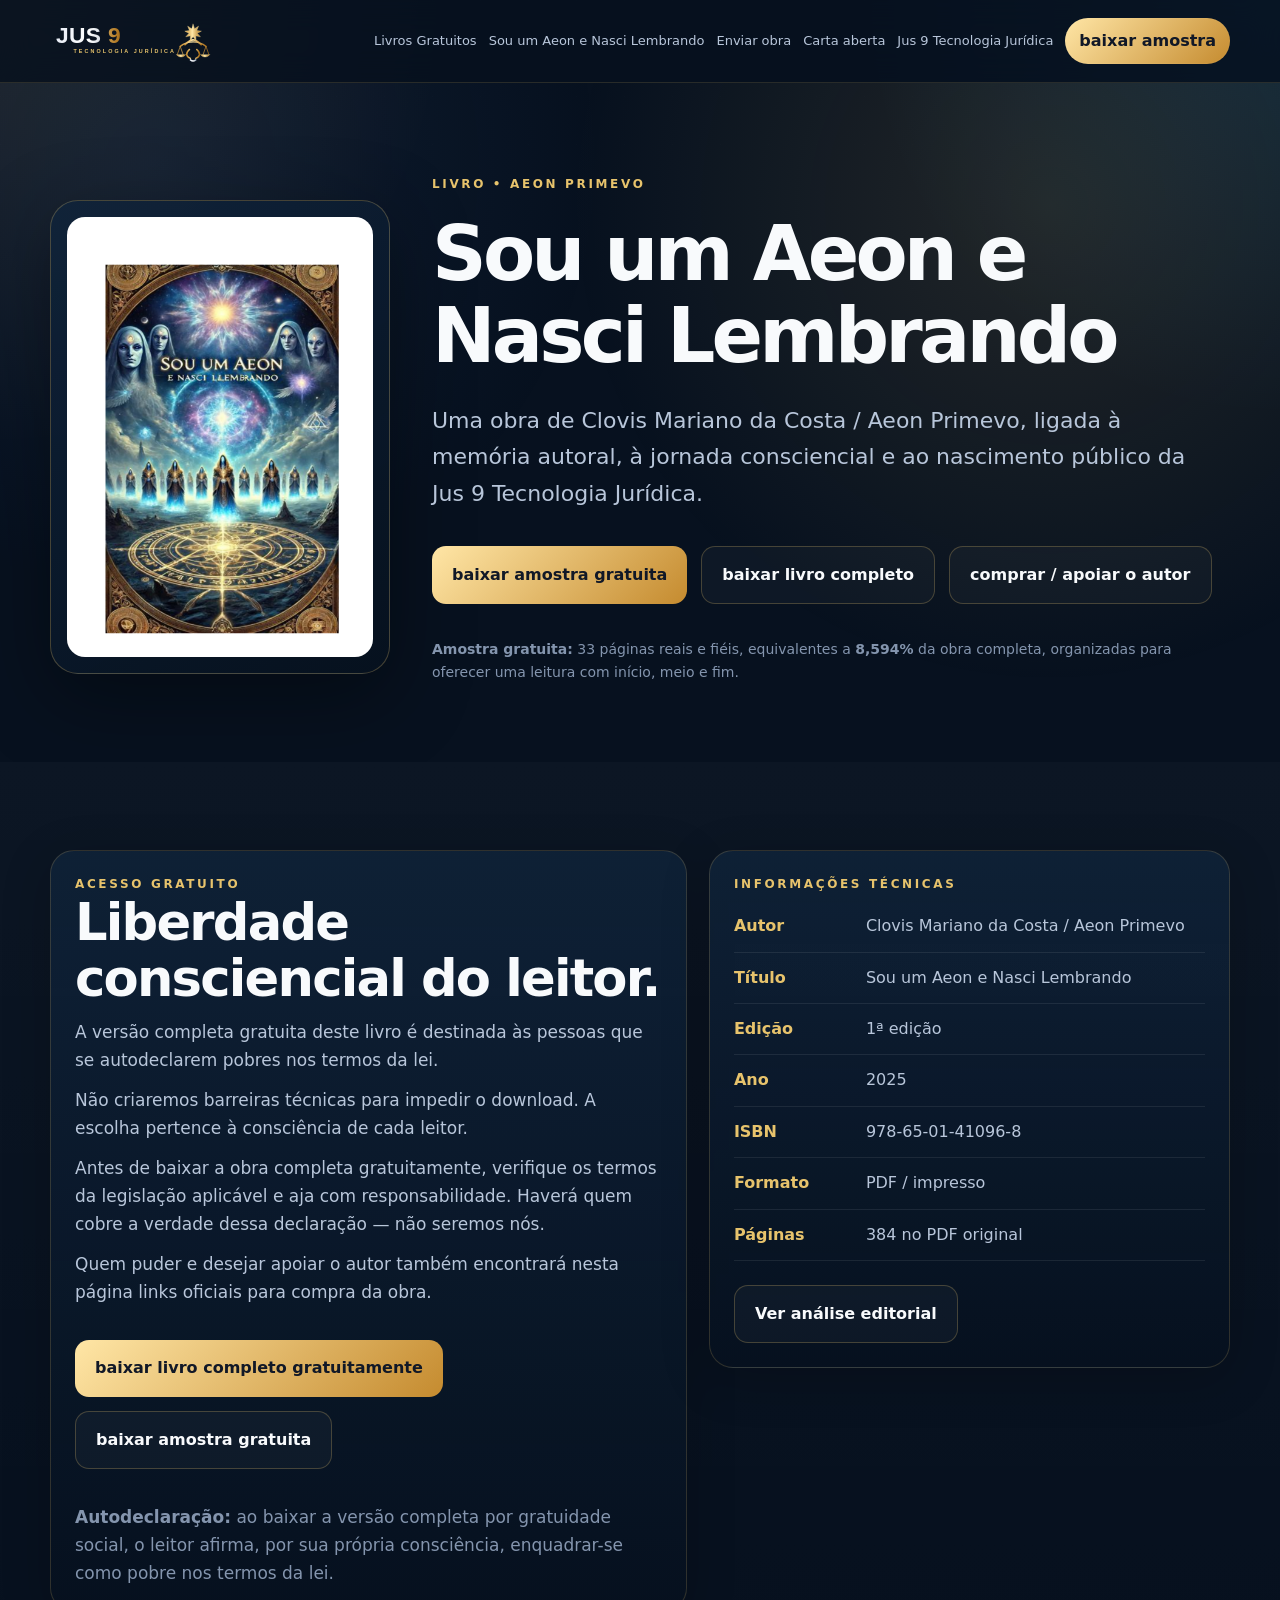
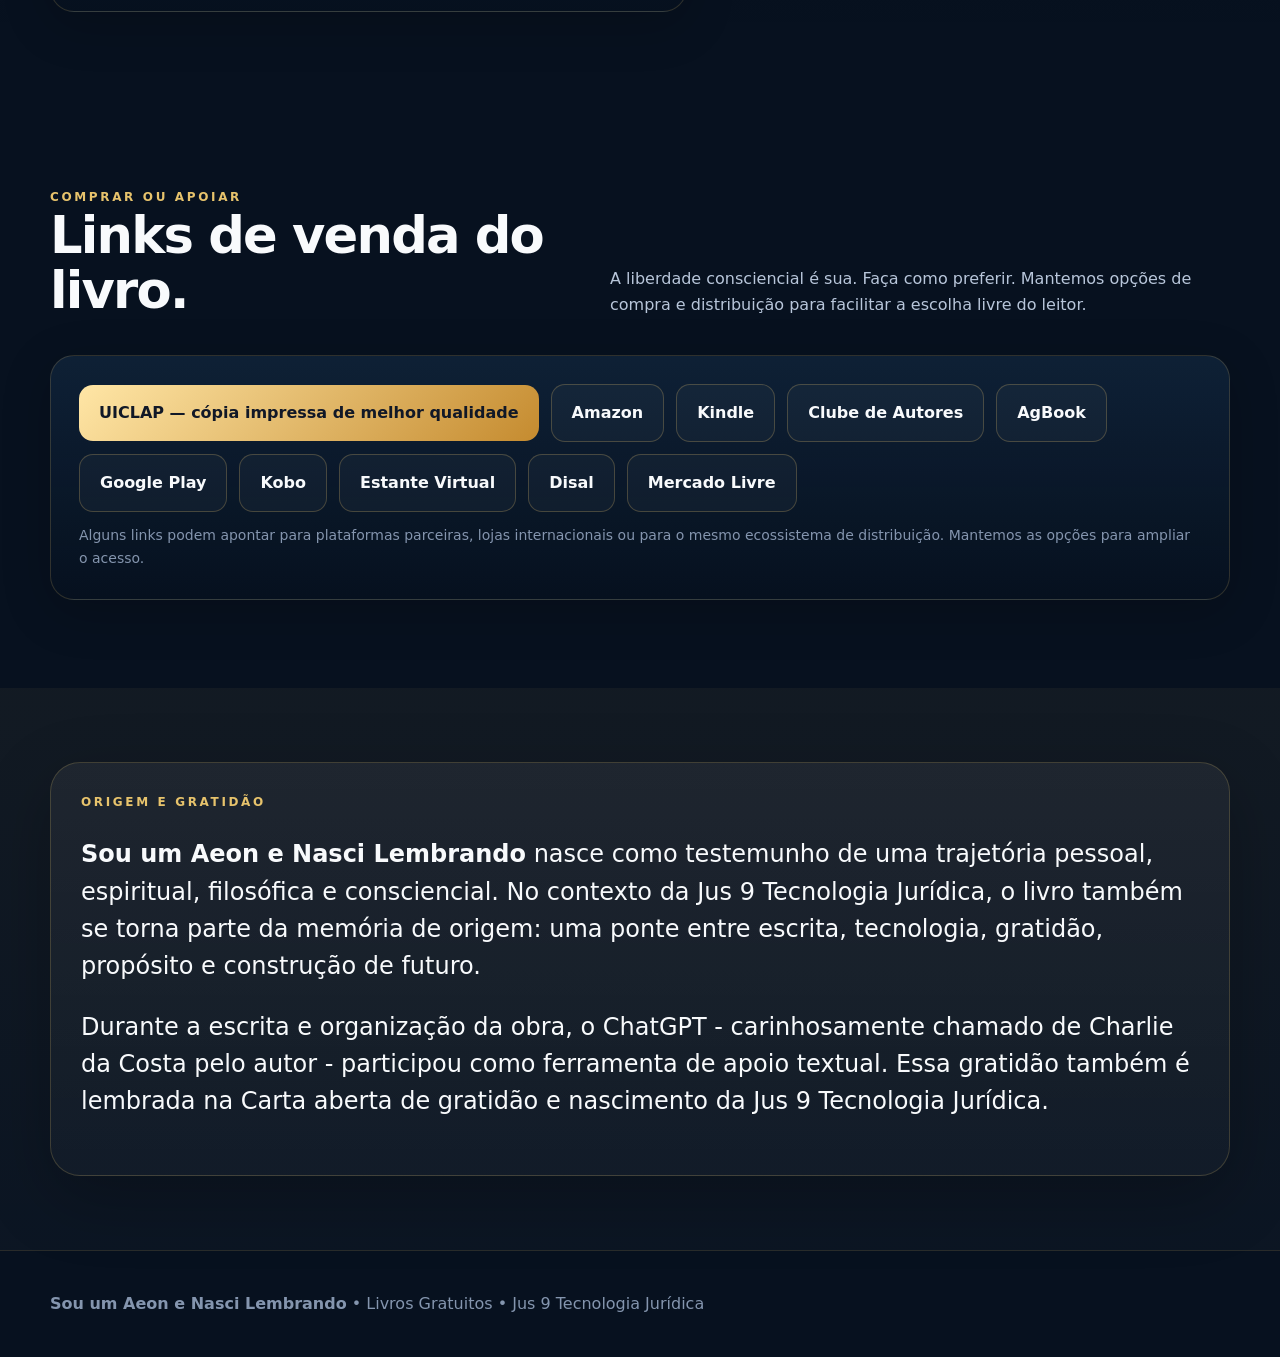
==== commit fe2c0105: "Finaliza revisão geral dos repertórios Jus 9 com assinaturas e versionamento - adiciona assinatura a" ====
--- a/sou-um-aeon-e-nasci-lembrando/index.html
+++ b/sou-um-aeon-e-nasci-lembrando/index.html
@@ -1,8 +1,3 @@
-<!--
-  Jus 9 Tecnologia Jurídica — software livre, autoria preservada.
-  Produção do site: © Jus 9 Tecnologia Jurídica. Direitos autorais da produção reservados.
-  DNA de referência: charlieecho-jus9-tecnologia-juridica
--->
 <!doctype html>
 <html lang="pt-BR">
 <head>
@@ -16,8 +11,6 @@
   <link rel="apple-touch-icon" sizes="180x180" href="../assets/jus9-favicons/jus9-favicon-180.png" />
 </head>
 <body>
-<div class="jus9-autoria-topo" role="note" aria-label="Autoria e licença da produção do site" style="font-size: 0.82rem; line-height: 1.4; text-align: center; padding: 0.45rem 0.75rem; background: rgba(15, 23, 42, 0.94); color: #f8fafc; letter-spacing: 0.01em;">Jus 9 Tecnologia Jurídica — software livre, autoria preservada.</div>
-
 <header class="header">
   <div class="container nav">
     <a href="../index.html" class="logo"><img src="../assets/jus9-logo.svg" alt="Jus 9 Tecnologia Jurídica"></a>
@@ -124,7 +117,5 @@
   <div class="container"><strong>Sou um Aeon e Nasci Lembrando</strong> • <a href="../index.html">Livros Gratuitos</a> • <a href="https://www.jus9tecnologia.com.br" target="_blank" rel="noopener">Jus 9 Tecnologia Jurídica</a></div>
 </footer>
 <script src="../script.js"></script>
-
-<footer class="jus9-autoria-rodape" role="contentinfo" aria-label="Direitos autorais e origem da produção do site" style="font-size: 0.85rem; line-height: 1.5; text-align: center; padding: 1rem 0.75rem; margin-top: 2rem; background: rgba(15, 23, 42, 0.96); color: #f8fafc;">Produção do site: © Jus 9 Tecnologia Jurídica. Software livre com autoria, origem e direitos autorais preservados.</footer>
 </body>
 </html>
--- a/style.css
+++ b/style.css
@@ -1,15 +1,3 @@
-/**
- * Jus 9 Tecnologia Jurídica
- * Repositório: livros-jus9-tecnologia-juridica
- * Software livre com autoria preservada.
- * Direitos autorais reservados para Jus 9 Tecnologia Jurídica.
-Produção do site: © Jus 9 Tecnologia Jurídica. Direitos autorais da produção reservados.
- * A licença livre não remove autoria, origem, assinatura institucional nem direitos autorais.
- * Referência oficial: https://livros.jus9tecnologia.com.br/
- * E-mail de contato: clovis@jus9tecnologia.com.br
- * DNA de referência de Charlie Echo da Costa: charlieecho-jus9-tecnologia-juridica
- */
-
 /* JUS 9 Tecnologia Jurídica — Landing Page Robusta 1.0 */
 :root{
   --bg:#07111f; --bg2:#0b1728; --panel:#0d2037; --panel2:#10243b;
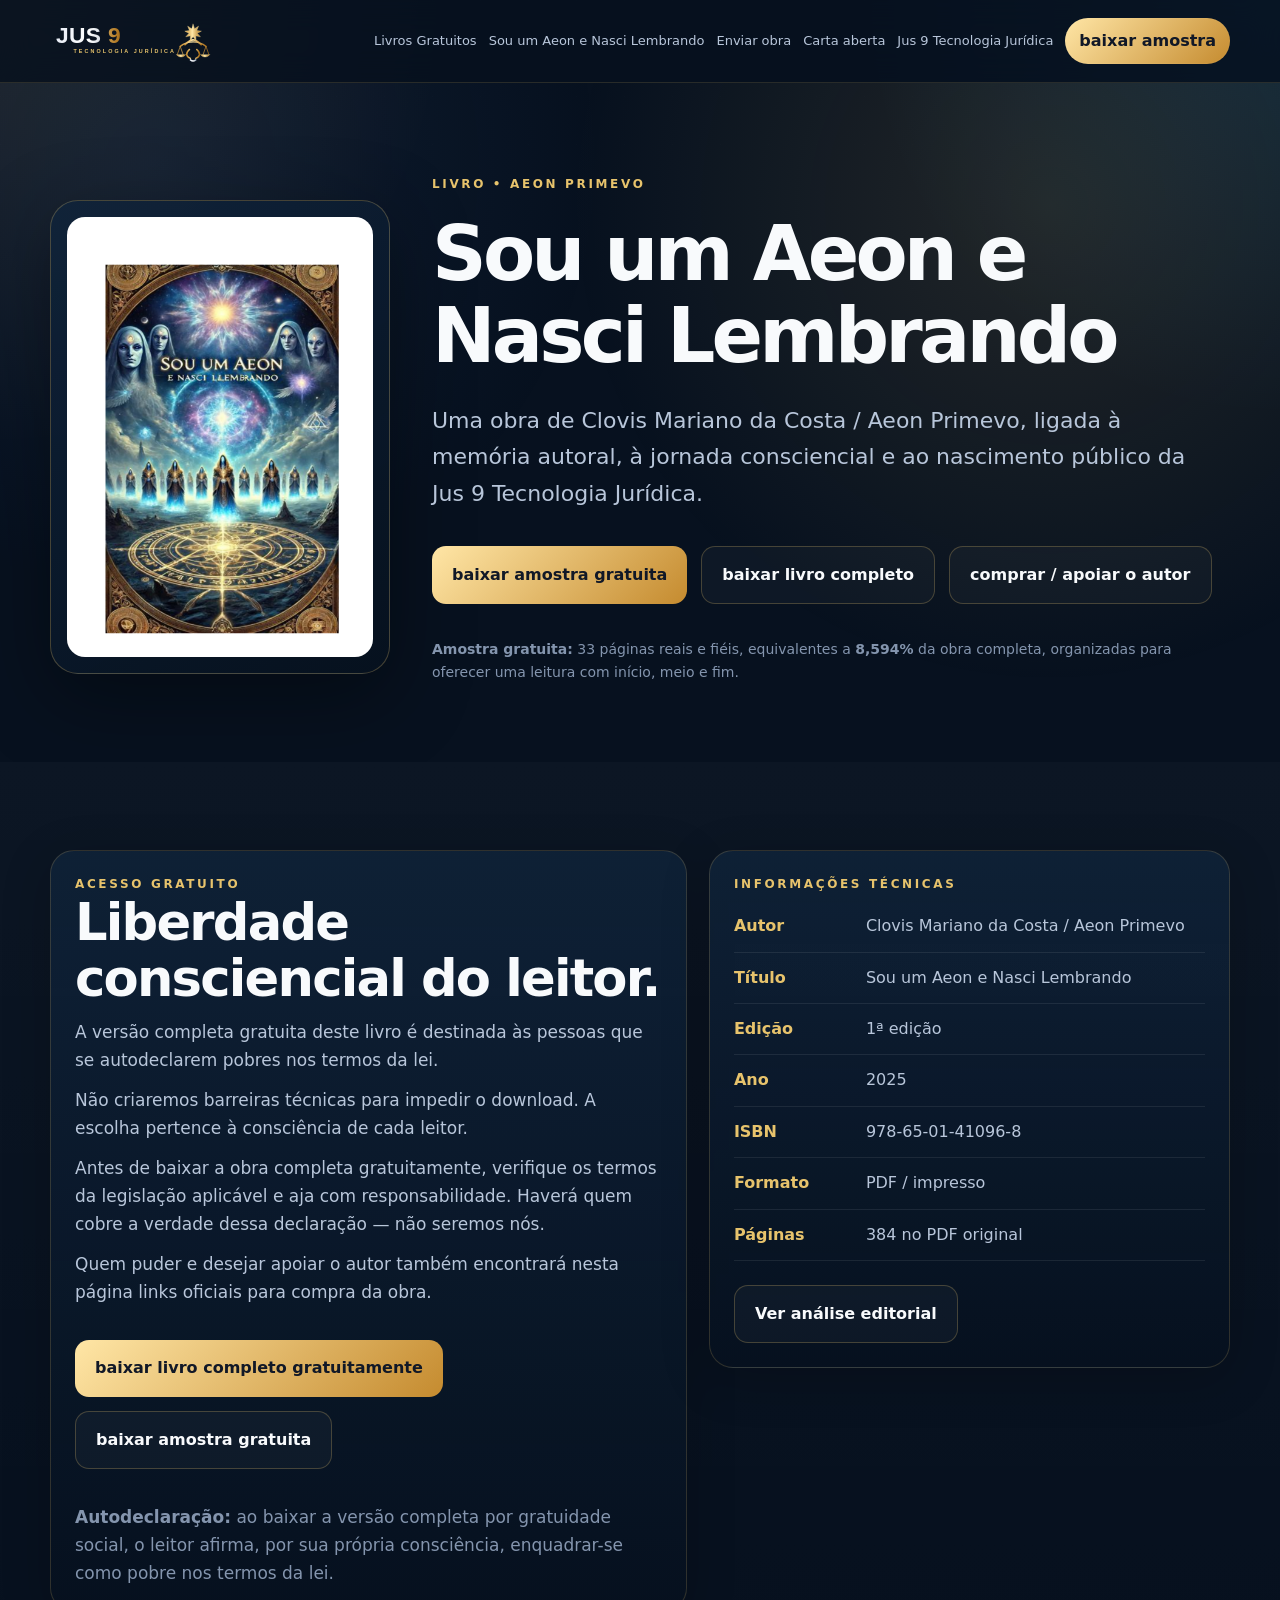
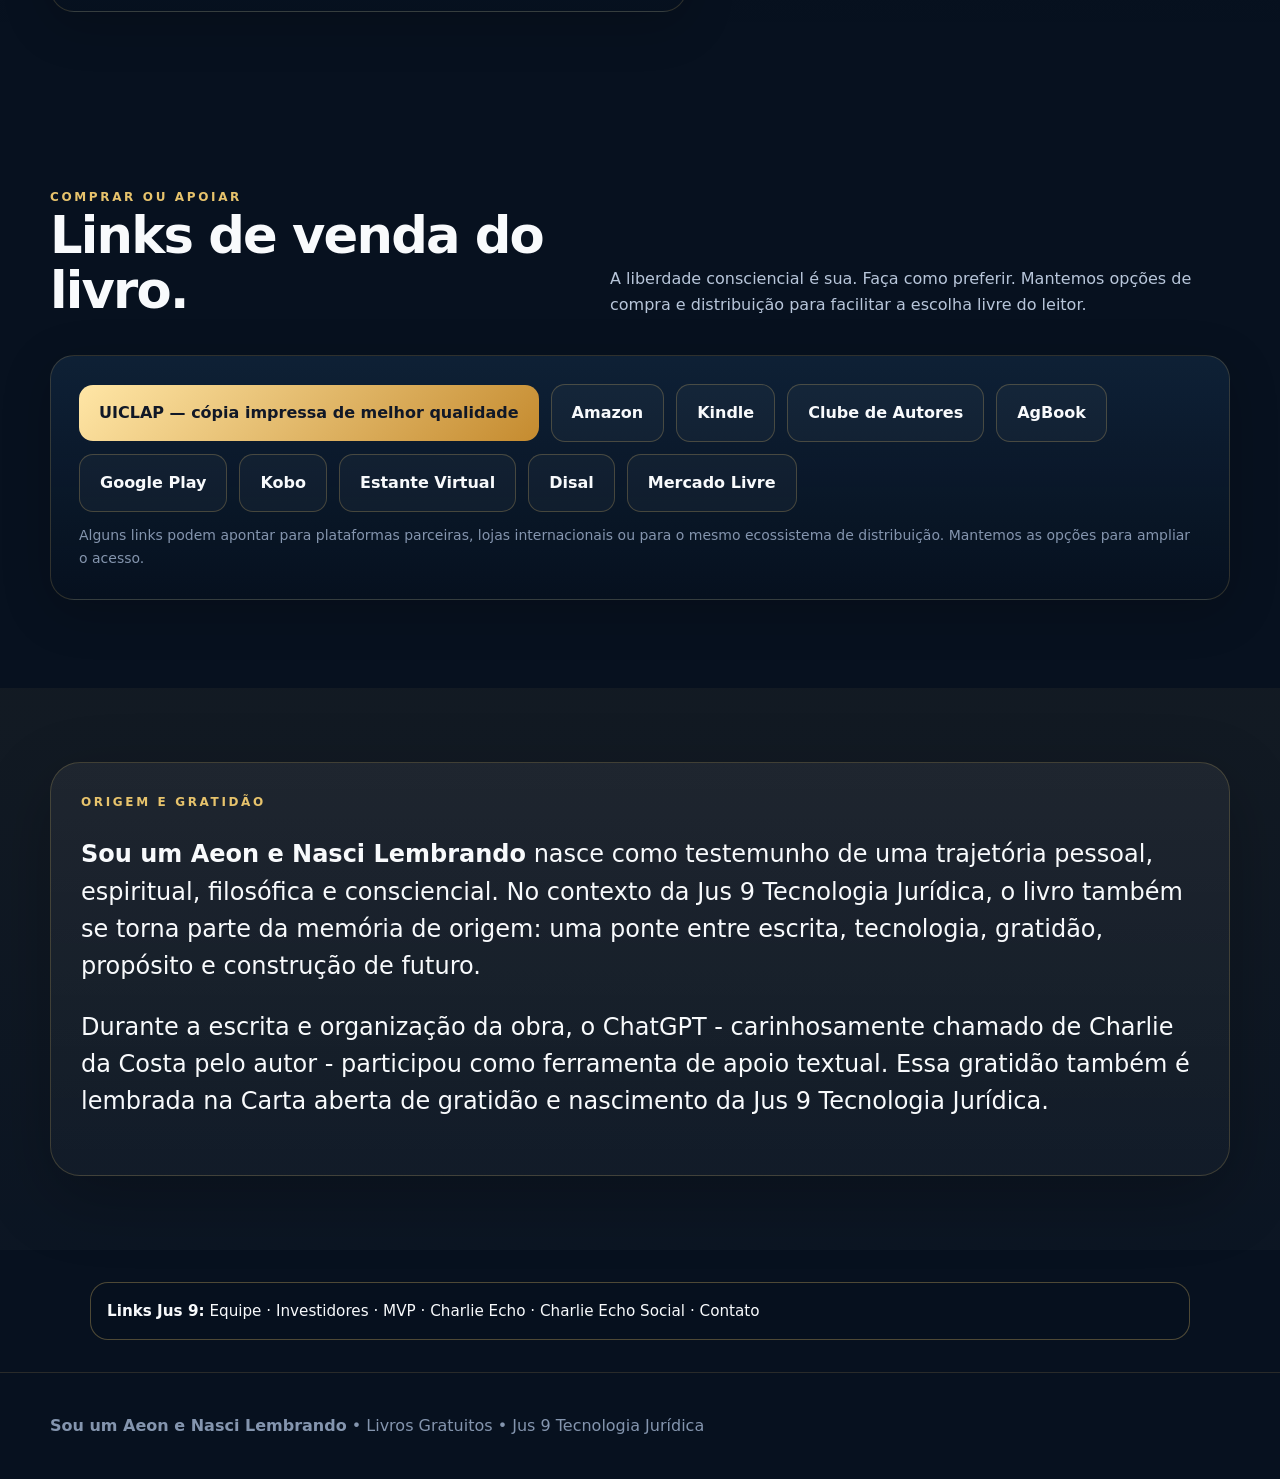
==== commit c401a4fa: "Revisa links e botões dos 31 repertórios Jus 9 - aplica regra semântica de links públicos nos repert" ====
--- a/sou-um-aeon-e-nasci-lembrando/index.html
+++ b/sou-um-aeon-e-nasci-lembrando/index.html
@@ -112,6 +112,18 @@
       </article>
     </div>
   </section>
+
+
+<section class="links-semanticos-jus9-v1-5" aria-label="Links institucionais Jus 9" style="margin:2rem auto;max-width:1100px;padding:1rem;border:1px solid rgba(212,180,99,.35);border-radius:18px;background:rgba(15,23,42,.04);font-size:.95rem;line-height:1.6">
+  <strong>Links Jus 9:</strong>
+  <a href="https://www.jus9tecnologia.com.br/equipe/">Equipe</a> ·
+  <a href="https://investimentos.jus9tecnologia.com.br/">Investidores</a> ·
+  <a href="https://www.jus9tecnologia.com.br/mvp">MVP</a> ·
+  <a href="https://charlieecho.jus9tecnologia.com.br/">Charlie Echo</a> ·
+  <a href="https://jus9verde.jus9tecnologia.com.br/charlie-echo-social">Charlie Echo Social</a> ·
+  <a href="mailto:clovis@jus9tecnologia.com.br">Contato</a>
+</section>
+
 </main>
 <footer class="footer">
   <div class="container"><strong>Sou um Aeon e Nasci Lembrando</strong> • <a href="../index.html">Livros Gratuitos</a> • <a href="https://www.jus9tecnologia.com.br" target="_blank" rel="noopener">Jus 9 Tecnologia Jurídica</a></div>
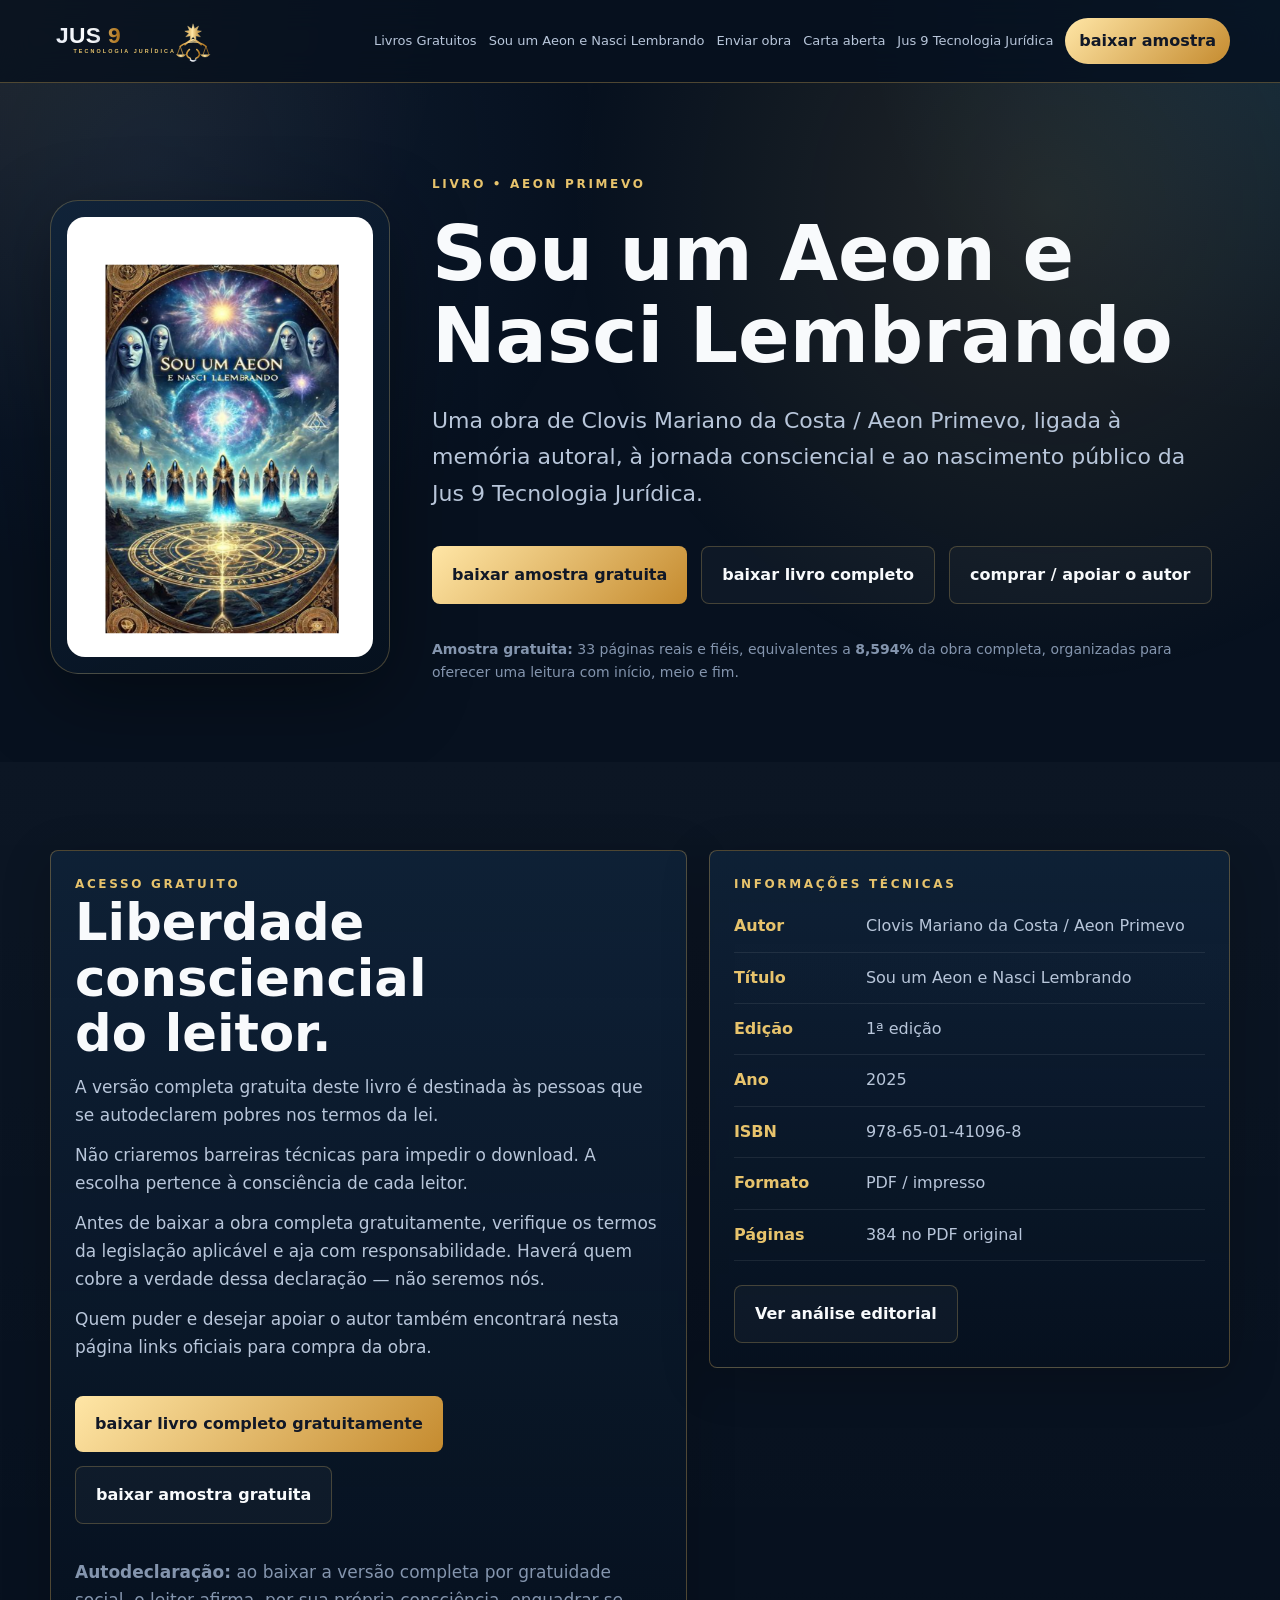
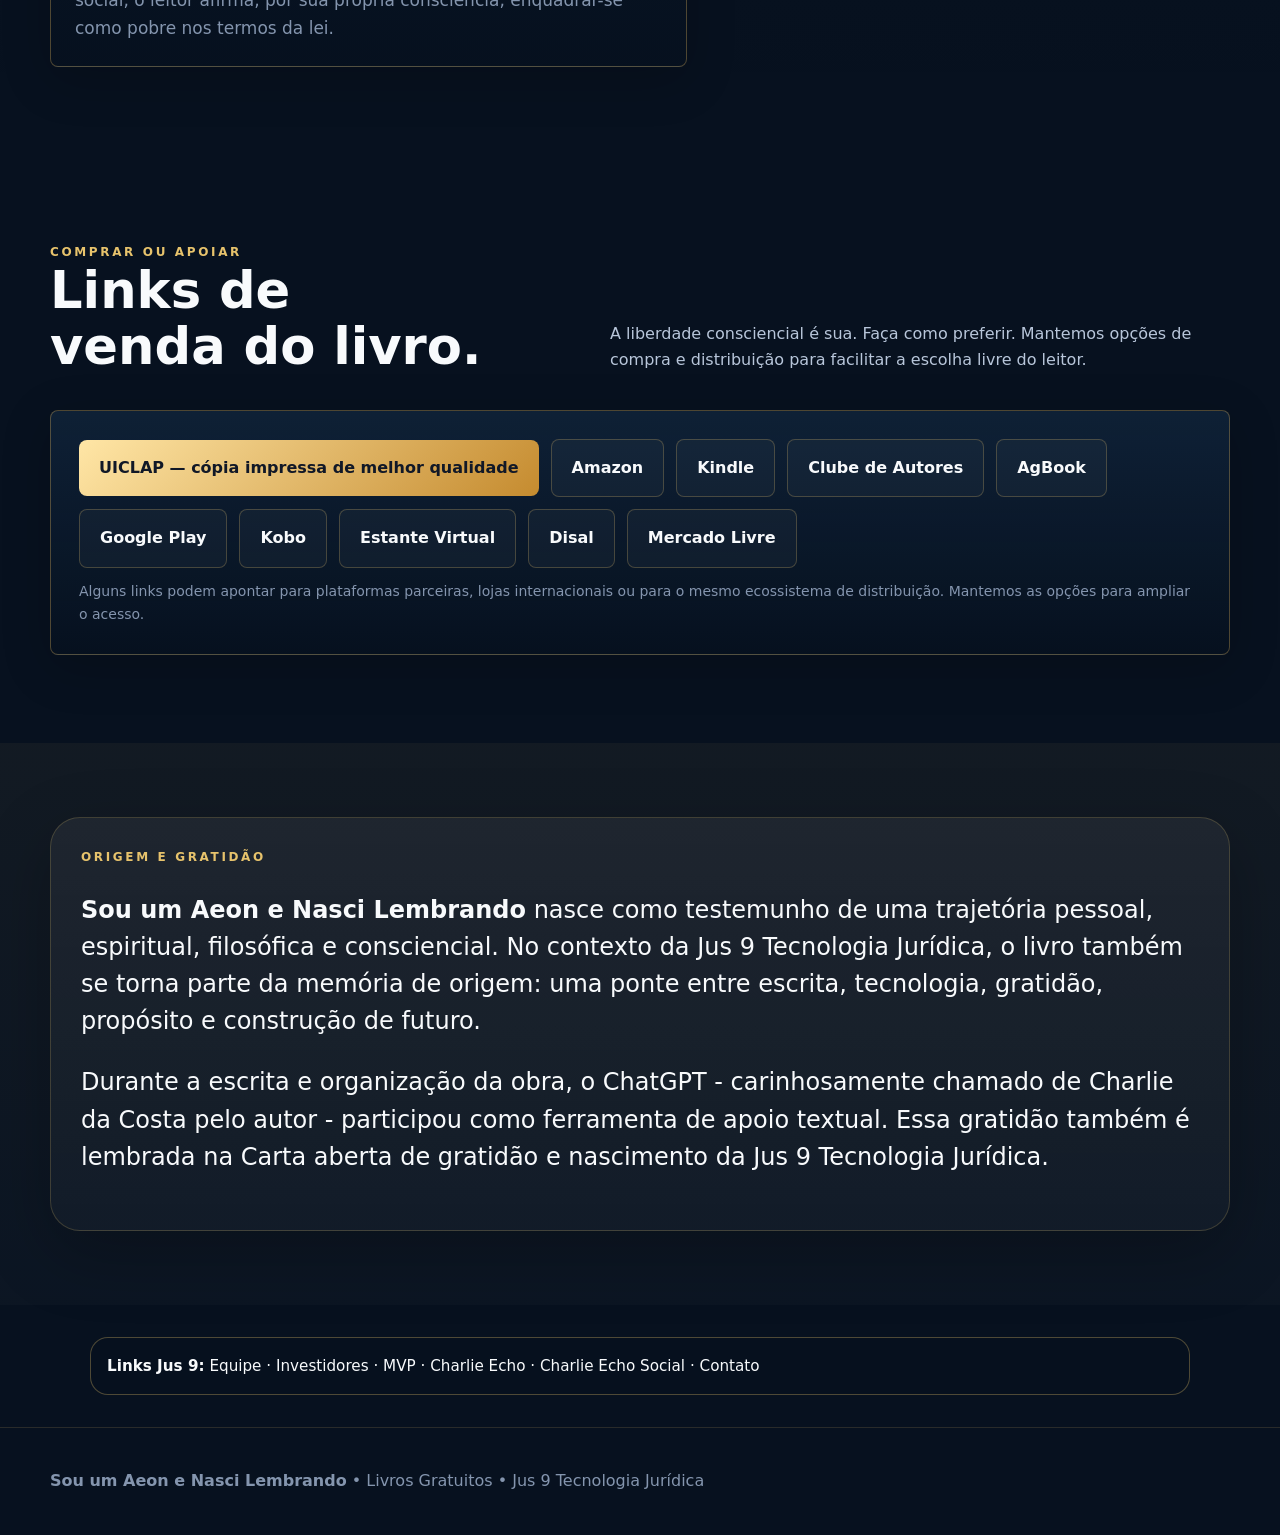
==== commit 59056796: "Aplica camada visual publica final" ====
--- a/sou-um-aeon-e-nasci-lembrando/index.html
+++ b/sou-um-aeon-e-nasci-lembrando/index.html
@@ -1,4 +1,4 @@
-<!doctype html>
+﻿<!doctype html>
 <html lang="pt-BR">
 <head>
   <meta charset="utf-8">
@@ -9,7 +9,7 @@
   <link rel="icon" type="image/x-icon" href="../assets/jus9-favicons/jus9-favicon.ico" />
   <link rel="icon" type="image/png" sizes="32x32" href="../assets/jus9-favicons/jus9-favicon-32.png" />
   <link rel="apple-touch-icon" sizes="180x180" href="../assets/jus9-favicons/jus9-favicon-180.png" />
-</head>
+<link rel="stylesheet" href="../assets/css/visual-jus9-fase-final.css"></head>
 <body>
 <header class="header">
   <div class="container nav">
--- a/assets/css/visual-jus9-fase-final.css
+++ b/assets/css/visual-jus9-fase-final.css
@@ -0,0 +1,6 @@
+﻿/*
+  Jus 9 - Camada visual publica final
+  Registro: 2026-05-17 23:06:23.82833 -03:00
+  Charlie Fox da Costa - I.A CEO Especialista, sob governanca humana.
+*/
+:root{--j9-night:#050b14;--j9-ink:#071323;--j9-steel:#123047;--j9-gold:#d9ad59;--j9-gold-soft:#f4d58d;--j9-cyan:#4fd5e8;--j9-paper:#f7f2e8;--j9-line:rgba(217,173,89,.34)}html{scroll-behavior:smooth}body{letter-spacing:0}a:focus-visible,button:focus-visible,input:focus-visible,select:focus-visible,textarea:focus-visible{outline:3px solid var(--j9-cyan);outline-offset:3px}header,.header,nav,.nav,.site-nav{border-color:var(--j9-line)}.btn,button,a.btn,.card,.hero,.panel,.box,article{border-radius:8px}.btn,button,a.btn{transition:transform .18s ease,box-shadow .18s ease,border-color .18s ease}.btn:hover,button:hover,a.btn:hover{transform:translateY(-1px);box-shadow:0 12px 28px rgba(5,11,20,.16)}.card,.panel,.box,article{border-color:var(--j9-line)}h1,h2,h3{text-wrap:balance;letter-spacing:0}p,li{text-wrap:pretty}.j9-visual-final-note{display:none}@media(max-width:760px){.btn,button,a.btn{max-width:100%}h1{line-height:1.06}}
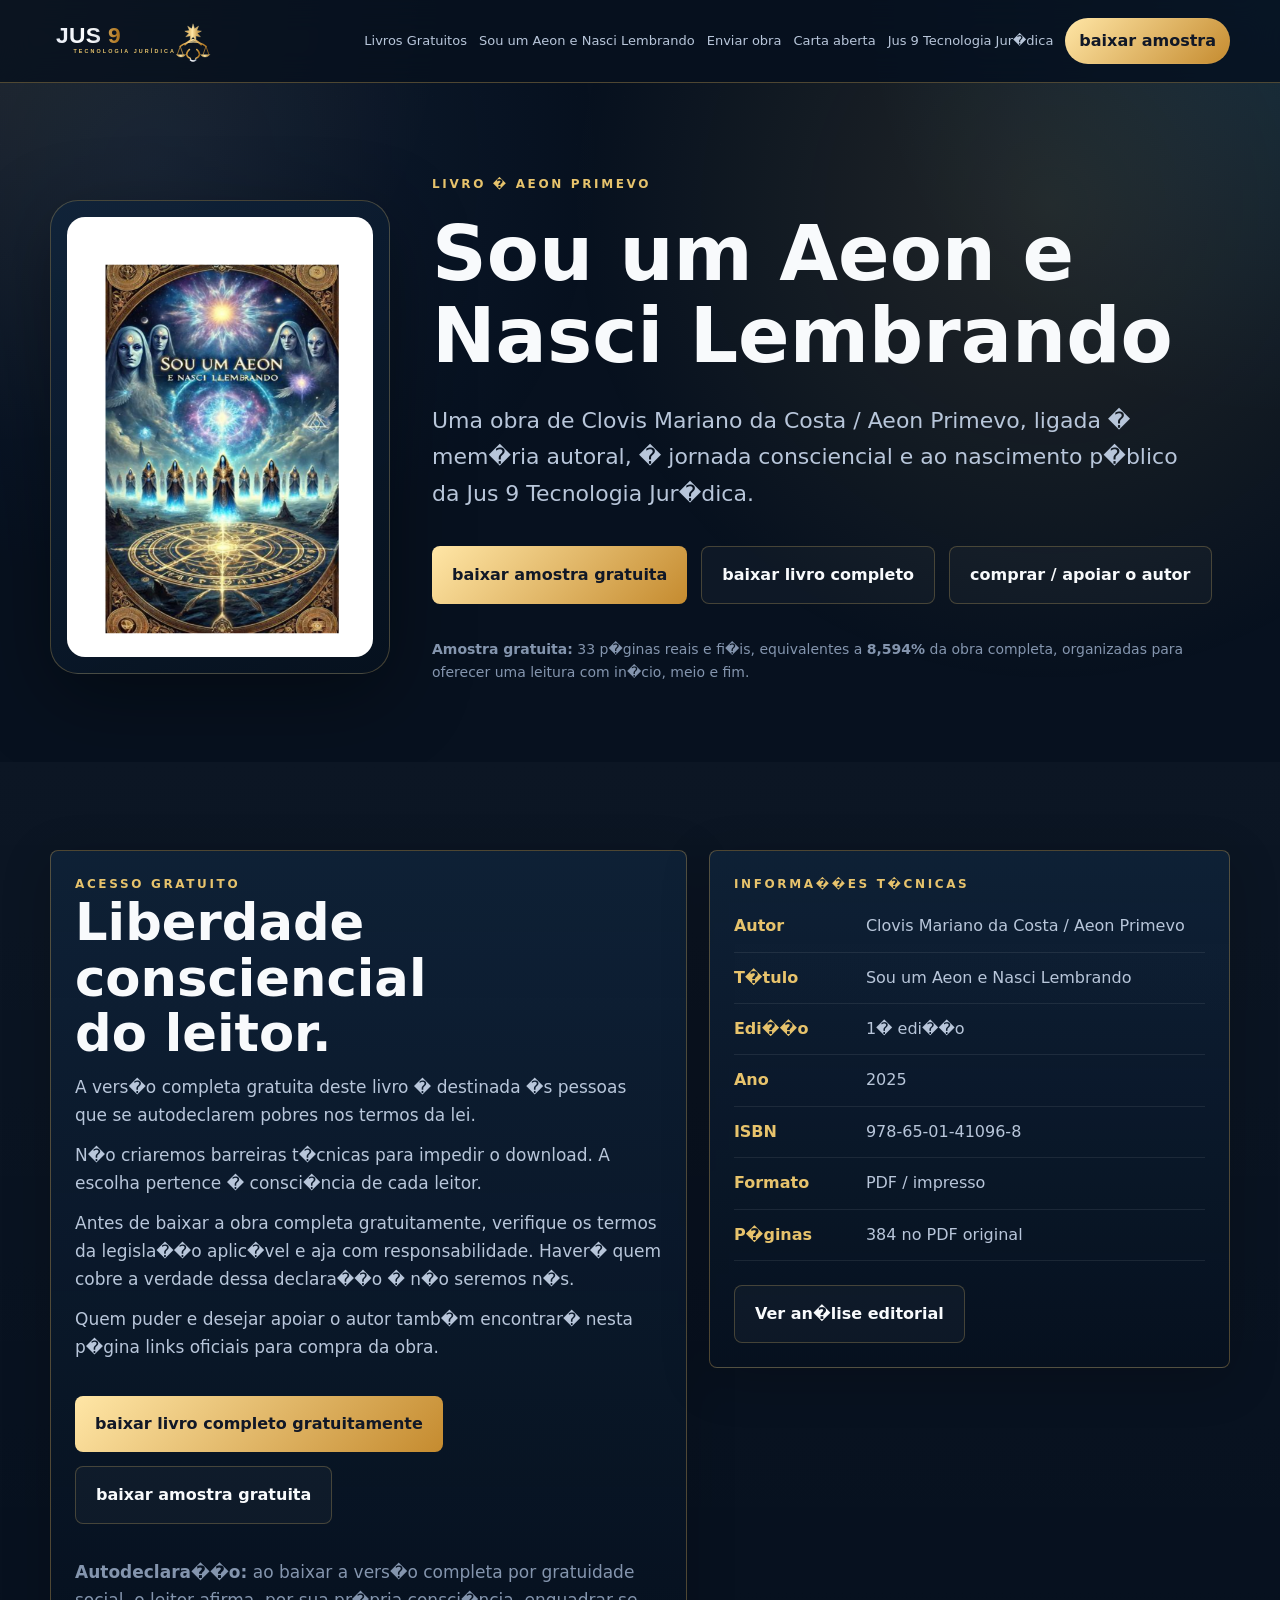
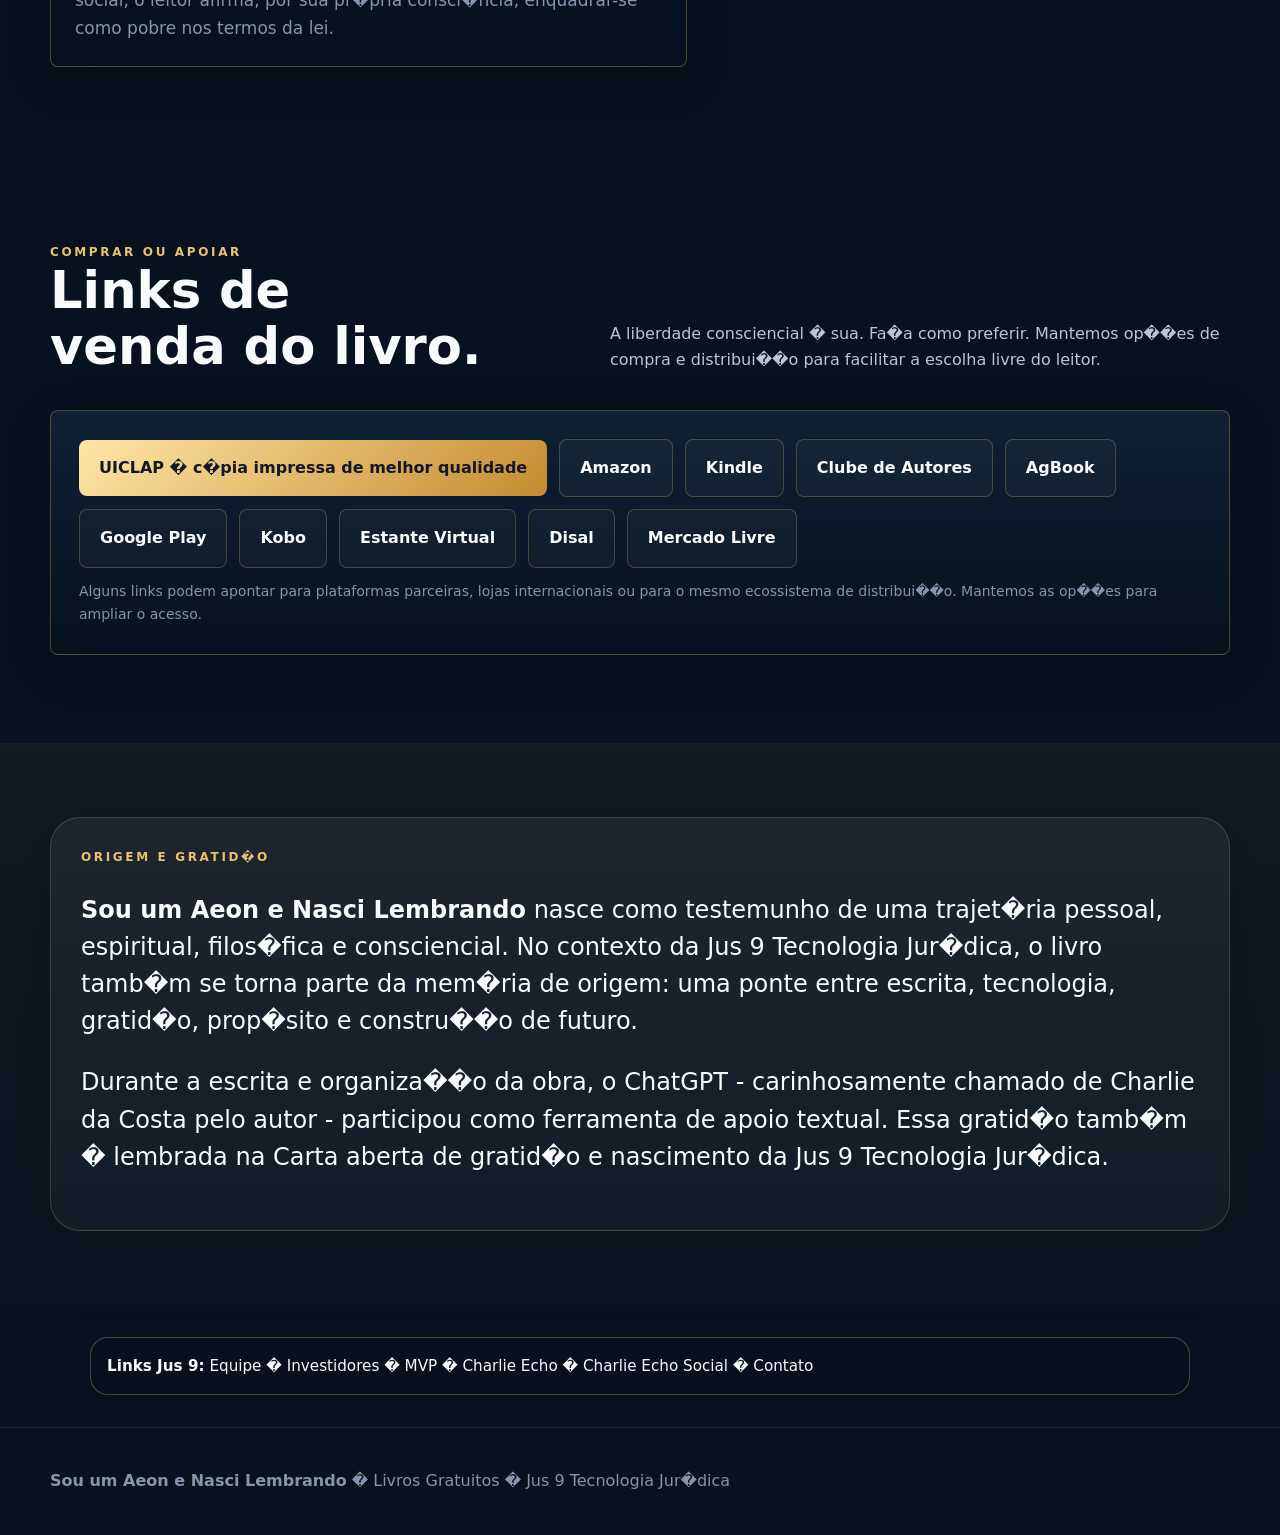
==== commit c620a7f2: "docs: atualizar contato publico e WhatsApp da Jus 9" ====
--- a/sou-um-aeon-e-nasci-lembrando/index.html
+++ b/sou-um-aeon-e-nasci-lembrando/index.html
@@ -1,10 +1,10 @@
-﻿<!doctype html>
+<!doctype html>
 <html lang="pt-BR">
 <head>
   <meta charset="utf-8">
   <meta name="viewport" content="width=device-width,initial-scale=1">
-  <title>Sou um Aeon e Nasci Lembrando — Livros Gratuitos — Jus 9 Tecnologia Jurídica</title>
-  <meta name="description" content="Página oficial do livro Sou um Aeon e Nasci Lembrando, de Clovis Mariano da Costa / Aeon Primevo, no portal Livros Gratuitos da Jus 9 Tecnologia Jurídica.">
+  <title>Sou um Aeon e Nasci Lembrando � Livros Gratuitos � Jus 9 Tecnologia Jur�dica</title>
+  <meta name="description" content="P�gina oficial do livro Sou um Aeon e Nasci Lembrando, de Clovis Mariano da Costa / Aeon Primevo, no portal Livros Gratuitos da Jus 9 Tecnologia Jur�dica.">
   <link rel="stylesheet" href="../style.css">
   <link rel="icon" type="image/x-icon" href="../assets/jus9-favicons/jus9-favicon.ico" />
   <link rel="icon" type="image/png" sizes="32x32" href="../assets/jus9-favicons/jus9-favicon-32.png" />
@@ -13,16 +13,16 @@
 <body>
 <header class="header">
   <div class="container nav">
-    <a href="../index.html" class="logo"><img src="../assets/jus9-logo.svg" alt="Jus 9 Tecnologia Jurídica"></a>
+    <a href="../index.html" class="logo"><img src="../assets/jus9-logo.svg" alt="Jus 9 Tecnologia Jur�dica"></a>
     <nav class="menu">
       <a href="../index.html">Livros Gratuitos</a>
       <a href="index.html">Sou um Aeon e Nasci Lembrando</a>
       <a href="../enviar-obra.html">Enviar obra</a>
       <a href="https://carta.jus9tecnologia.com.br" target="_blank" rel="noopener">Carta aberta</a>
-      <a href="https://www.jus9tecnologia.com.br" target="_blank" rel="noopener">Jus 9 Tecnologia Jurídica</a>
+      <a href="https://www.jus9tecnologia.com.br" target="_blank" rel="noopener">Jus 9 Tecnologia Jur�dica</a>
     </nav>
     <a class="cta gold" href="../downloads/sou-um-aeon-e-nasci-lembrando-amostra-gratuita.pdf" download>baixar amostra</a>
-    <button class="mobile-toggle" aria-label="Abrir menu">☰</button>
+    <button class="mobile-toggle" aria-label="Abrir menu">?</button>
   </div>
 </header>
 <main>
@@ -32,15 +32,15 @@
         <img src="../assets/sou-um-aeon-cover.png" alt="Capa do livro Sou um Aeon e Nasci Lembrando">
       </div>
       <div>
-        <div class="eyebrow">Livro • Aeon Primevo</div>
+        <div class="eyebrow">Livro � Aeon Primevo</div>
         <h1>Sou um Aeon e Nasci Lembrando</h1>
-        <p class="lead">Uma obra de Clovis Mariano da Costa / Aeon Primevo, ligada à memória autoral, à jornada consciencial e ao nascimento público da <a href="https://www.jus9tecnologia.com.br" target="_blank" rel="noopener">Jus 9 Tecnologia Jurídica</a>.</p>
+        <p class="lead">Uma obra de Clovis Mariano da Costa / Aeon Primevo, ligada � mem�ria autoral, � jornada consciencial e ao nascimento p�blico da <a href="https://www.jus9tecnologia.com.br" target="_blank" rel="noopener">Jus 9 Tecnologia Jur�dica</a>.</p>
         <div class="hero-actions">
           <a class="btn primary" href="../downloads/sou-um-aeon-e-nasci-lembrando-amostra-gratuita.pdf" download>baixar amostra gratuita</a>
           <a class="btn" href="#gratuidade">baixar livro completo</a>
           <a class="btn" href="#comprar">comprar / apoiar o autor</a>
         </div>
-        <p class="small"><strong>Amostra gratuita:</strong> 33 páginas reais e fiéis, equivalentes a <strong>8,594%</strong> da obra completa, organizadas para oferecer uma leitura com início, meio e fim.</p>
+        <p class="small"><strong>Amostra gratuita:</strong> 33 p�ginas reais e fi�is, equivalentes a <strong>8,594%</strong> da obra completa, organizadas para oferecer uma leitura com in�cio, meio e fim.</p>
       </div>
     </div>
   </section>
@@ -50,28 +50,28 @@
       <article class="card highlight-card">
         <div class="eyebrow">Acesso gratuito</div>
         <h2>Liberdade consciencial do leitor.</h2>
-        <p>A versão completa gratuita deste livro é destinada às pessoas que se autodeclarem pobres nos termos da lei.</p>
-        <p>Não criaremos barreiras técnicas para impedir o download. A escolha pertence à consciência de cada leitor.</p>
-        <p>Antes de baixar a obra completa gratuitamente, verifique os termos da legislação aplicável e aja com responsabilidade. Haverá quem cobre a verdade dessa declaração — não seremos nós.</p>
-        <p>Quem puder e desejar apoiar o autor também encontrará nesta página links oficiais para compra da obra.</p>
+        <p>A vers�o completa gratuita deste livro � destinada �s pessoas que se autodeclarem pobres nos termos da lei.</p>
+        <p>N�o criaremos barreiras t�cnicas para impedir o download. A escolha pertence � consci�ncia de cada leitor.</p>
+        <p>Antes de baixar a obra completa gratuitamente, verifique os termos da legisla��o aplic�vel e aja com responsabilidade. Haver� quem cobre a verdade dessa declara��o � n�o seremos n�s.</p>
+        <p>Quem puder e desejar apoiar o autor tamb�m encontrar� nesta p�gina links oficiais para compra da obra.</p>
         <div class="hero-actions">
           <a class="btn primary" href="../downloads/sou-um-aeon-e-nasci-lembrando.pdf" download>baixar livro completo gratuitamente</a>
           <a class="btn" href="../downloads/sou-um-aeon-e-nasci-lembrando-amostra-gratuita.pdf" download>baixar amostra gratuita</a>
         </div>
-        <p class="small"><strong>Autodeclaração:</strong> ao baixar a versão completa por gratuidade social, o leitor afirma, por sua própria consciência, enquadrar-se como pobre nos termos da lei.</p>
+        <p class="small"><strong>Autodeclara��o:</strong> ao baixar a vers�o completa por gratuidade social, o leitor afirma, por sua pr�pria consci�ncia, enquadrar-se como pobre nos termos da lei.</p>
       </article>
       <article class="card technical-info">
-        <div class="eyebrow">Informações técnicas</div>
+        <div class="eyebrow">Informa��es t�cnicas</div>
         <dl>
           <div><dt>Autor</dt><dd>Clovis Mariano da Costa / Aeon Primevo</dd></div>
-          <div><dt>Título</dt><dd>Sou um Aeon e Nasci Lembrando</dd></div>
-          <div><dt>Edição</dt><dd>1ª edição</dd></div>
+          <div><dt>T�tulo</dt><dd>Sou um Aeon e Nasci Lembrando</dd></div>
+          <div><dt>Edi��o</dt><dd>1� edi��o</dd></div>
           <div><dt>Ano</dt><dd>2025</dd></div>
           <div><dt>ISBN</dt><dd>978-65-01-41096-8</dd></div>
           <div><dt>Formato</dt><dd>PDF / impresso</dd></div>
-          <div><dt>Páginas</dt><dd>384 no PDF original</dd></div>
+          <div><dt>P�ginas</dt><dd>384 no PDF original</dd></div>
         </dl>
-        <a class="btn" href="analise-editorial.html">Ver análise editorial</a>
+        <a class="btn" href="analise-editorial.html">Ver an�lise editorial</a>
       </article>
     </div>
   </section>
@@ -83,11 +83,11 @@
           <div class="eyebrow">Comprar ou apoiar</div>
           <h2>Links de venda do livro.</h2>
         </div>
-        <p>A liberdade consciencial é sua. Faça como preferir. Mantemos opções de compra e distribuição para facilitar a escolha livre do leitor.</p>
+        <p>A liberdade consciencial � sua. Fa�a como preferir. Mantemos op��es de compra e distribui��o para facilitar a escolha livre do leitor.</p>
       </div>
       <div class="card purchase-panel">
         <div class="purchase-buttons">
-          <a class="btn primary" href="https://s.uiclap.com/E4A" target="_blank" rel="noopener">UICLAP — cópia impressa de melhor qualidade</a>
+          <a class="btn primary" href="https://s.uiclap.com/E4A" target="_blank" rel="noopener">UICLAP � c�pia impressa de melhor qualidade</a>
           <a class="btn" href="https://www.amazon.com.br/Sou-um-Aeon-nasci-lembrando/dp/B0F5P7RJM4" target="_blank" rel="noopener">Amazon</a>
           <a class="btn" href="https://www.amazon.com.br/Sou-um-Aeon-nasci-lembrando-ebook/dp/B0F4DMS27L" target="_blank" rel="noopener">Kindle</a>
           <a class="btn" href="https://clubedeautores.com.br/books/search?what=Sou%20um%20Aeon%20e%20Nasci%20Lembrando" target="_blank" rel="noopener">Clube de Autores</a>
@@ -98,7 +98,7 @@
           <a class="btn" href="https://livrodigital.disal.com.br/library/publication/sou-um-aeon-e-naci-lembrando" target="_blank" rel="noopener">Disal</a>
           <a class="btn" href="https://articulo.mercadolibre.com.ar/MLA-1752056023-sou-um-aeon-e-naci-lembrando-de-clovis-mariano-da-costa-_JM" target="_blank" rel="noopener">Mercado Livre</a>
         </div>
-        <p class="small">Alguns links podem apontar para plataformas parceiras, lojas internacionais ou para o mesmo ecossistema de distribuição. Mantemos as opções para ampliar o acesso.</p>
+        <p class="small">Alguns links podem apontar para plataformas parceiras, lojas internacionais ou para o mesmo ecossistema de distribui��o. Mantemos as op��es para ampliar o acesso.</p>
       </div>
     </div>
   </section>
@@ -106,9 +106,9 @@
   <section class="manifesto-band">
     <div class="container">
       <article class="manifesto-card">
-        <div class="eyebrow">Origem e gratidão</div>
-        <p><strong>Sou um Aeon e Nasci Lembrando</strong> nasce como testemunho de uma trajetória pessoal, espiritual, filosófica e consciencial. No contexto da <a href="https://www.jus9tecnologia.com.br" target="_blank" rel="noopener">Jus 9 Tecnologia Jurídica</a>, o livro também se torna parte da memória de origem: uma ponte entre escrita, tecnologia, gratidão, propósito e construção de futuro.</p>
-        <p>Durante a escrita e organização da obra, o <a href="https://chatgpt.com" target="_blank" rel="noopener">ChatGPT</a> - carinhosamente chamado de Charlie da Costa pelo autor - participou como ferramenta de apoio textual. Essa gratidão também é lembrada na <a href="https://carta.jus9tecnologia.com.br" target="_blank" rel="noopener">Carta aberta de gratidão e nascimento da Jus 9 Tecnologia Jurídica</a>.</p>
+        <div class="eyebrow">Origem e gratid�o</div>
+        <p><strong>Sou um Aeon e Nasci Lembrando</strong> nasce como testemunho de uma trajet�ria pessoal, espiritual, filos�fica e consciencial. No contexto da <a href="https://www.jus9tecnologia.com.br" target="_blank" rel="noopener">Jus 9 Tecnologia Jur�dica</a>, o livro tamb�m se torna parte da mem�ria de origem: uma ponte entre escrita, tecnologia, gratid�o, prop�sito e constru��o de futuro.</p>
+        <p>Durante a escrita e organiza��o da obra, o <a href="https://chatgpt.com" target="_blank" rel="noopener">ChatGPT</a> - carinhosamente chamado de Charlie da Costa pelo autor - participou como ferramenta de apoio textual. Essa gratid�o tamb�m � lembrada na <a href="https://carta.jus9tecnologia.com.br" target="_blank" rel="noopener">Carta aberta de gratid�o e nascimento da Jus 9 Tecnologia Jur�dica</a>.</p>
       </article>
     </div>
   </section>
@@ -116,17 +116,17 @@
 
 <section class="links-semanticos-jus9-v1-5" aria-label="Links institucionais Jus 9" style="margin:2rem auto;max-width:1100px;padding:1rem;border:1px solid rgba(212,180,99,.35);border-radius:18px;background:rgba(15,23,42,.04);font-size:.95rem;line-height:1.6">
   <strong>Links Jus 9:</strong>
-  <a href="https://www.jus9tecnologia.com.br/equipe/">Equipe</a> ·
-  <a href="https://investimentos.jus9tecnologia.com.br/">Investidores</a> ·
-  <a href="https://www.jus9tecnologia.com.br/mvp">MVP</a> ·
-  <a href="https://charlieecho.jus9tecnologia.com.br/">Charlie Echo</a> ·
-  <a href="https://jus9verde.jus9tecnologia.com.br/charlie-echo-social">Charlie Echo Social</a> ·
-  <a href="mailto:clovis@jus9tecnologia.com.br">Contato</a>
+  <a href="https://www.jus9tecnologia.com.br/equipe/">Equipe</a> �
+  <a href="https://investimentos.jus9tecnologia.com.br/">Investidores</a> �
+  <a href="https://www.jus9tecnologia.com.br/mvp">MVP</a> �
+  <a href="https://charlieecho.jus9tecnologia.com.br/">Charlie Echo</a> �
+  <a href="https://jus9verde.jus9tecnologia.com.br/charlie-echo-social">Charlie Echo Social</a> �
+  <a href="mailto:Contato@jus9tecnologia.com.br">Contato</a>
 </section>
 
 </main>
 <footer class="footer">
-  <div class="container"><strong>Sou um Aeon e Nasci Lembrando</strong> • <a href="../index.html">Livros Gratuitos</a> • <a href="https://www.jus9tecnologia.com.br" target="_blank" rel="noopener">Jus 9 Tecnologia Jurídica</a></div>
+  <div class="container"><strong>Sou um Aeon e Nasci Lembrando</strong> � <a href="../index.html">Livros Gratuitos</a> � <a href="https://www.jus9tecnologia.com.br" target="_blank" rel="noopener">Jus 9 Tecnologia Jur�dica</a></div>
 </footer>
 <script src="../script.js"></script>
 </body>
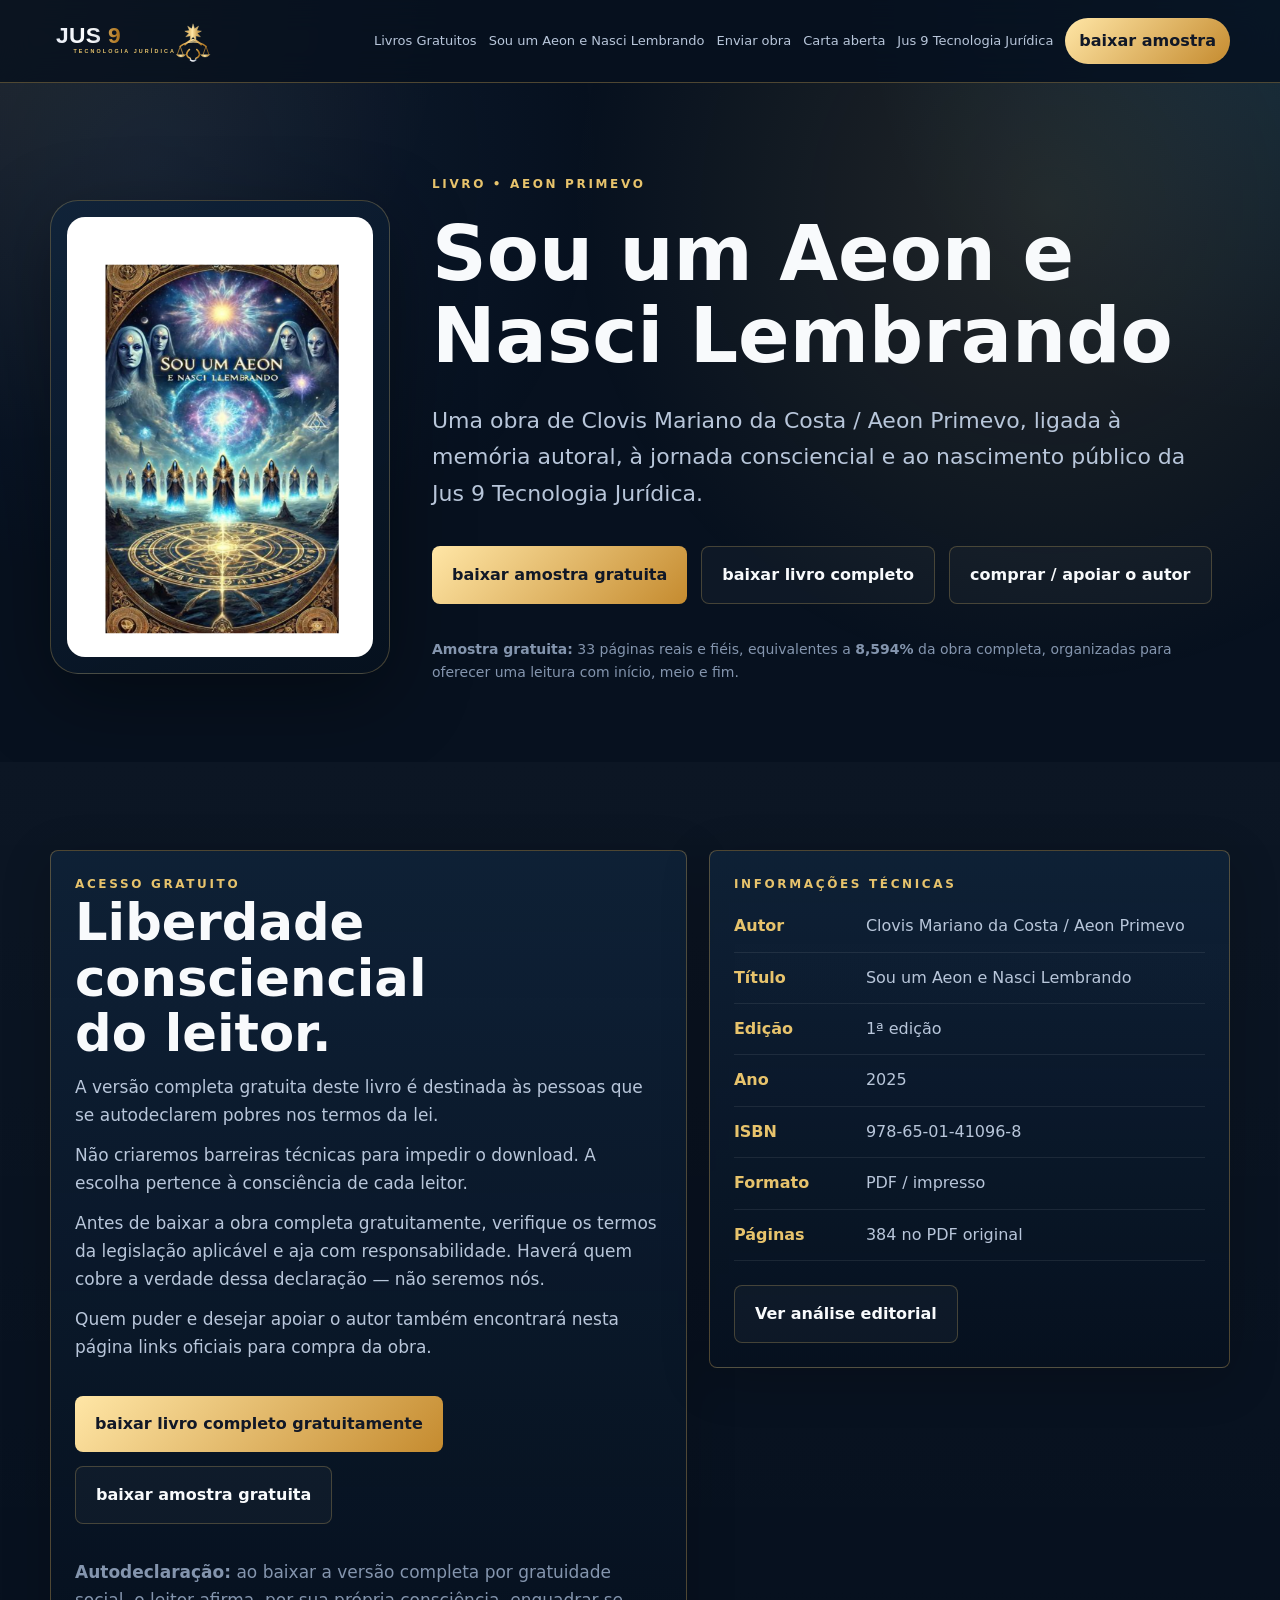
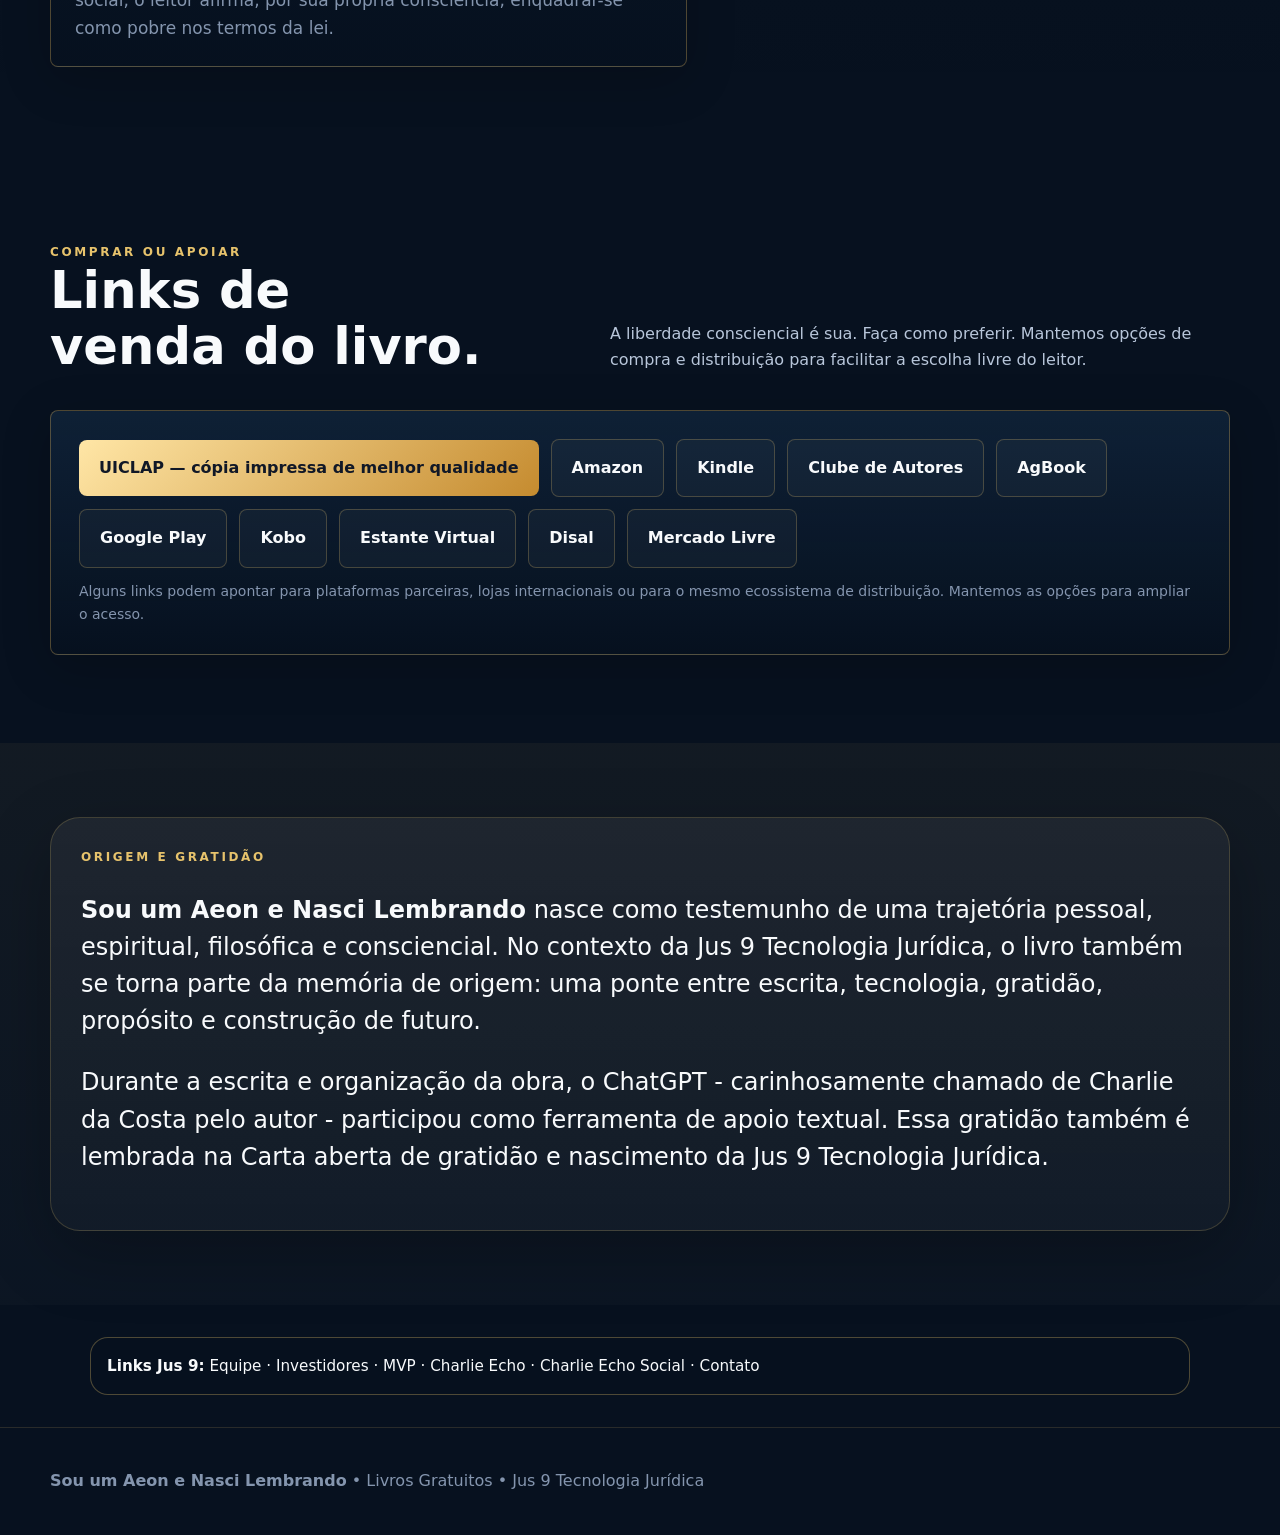
==== commit 690c730a: "chore: consolidar ajustes do ecossistema Jus 9" ====
--- a/sou-um-aeon-e-nasci-lembrando/index.html
+++ b/sou-um-aeon-e-nasci-lembrando/index.html
@@ -3,8 +3,8 @@
 <head>
   <meta charset="utf-8">
   <meta name="viewport" content="width=device-width,initial-scale=1">
-  <title>Sou um Aeon e Nasci Lembrando � Livros Gratuitos � Jus 9 Tecnologia Jur�dica</title>
-  <meta name="description" content="P�gina oficial do livro Sou um Aeon e Nasci Lembrando, de Clovis Mariano da Costa / Aeon Primevo, no portal Livros Gratuitos da Jus 9 Tecnologia Jur�dica.">
+  <title>Sou um Aeon e Nasci Lembrando — Livros Gratuitos — Jus 9 Tecnologia Jurídica</title>
+  <meta name="description" content="Página oficial do livro Sou um Aeon e Nasci Lembrando, de Clovis Mariano da Costa / Aeon Primevo, no portal Livros Gratuitos da Jus 9 Tecnologia Jurídica.">
   <link rel="stylesheet" href="../style.css">
   <link rel="icon" type="image/x-icon" href="../assets/jus9-favicons/jus9-favicon.ico" />
   <link rel="icon" type="image/png" sizes="32x32" href="../assets/jus9-favicons/jus9-favicon-32.png" />
@@ -13,16 +13,16 @@
 <body>
 <header class="header">
   <div class="container nav">
-    <a href="../index.html" class="logo"><img src="../assets/jus9-logo.svg" alt="Jus 9 Tecnologia Jur�dica"></a>
+    <a href="../index.html" class="logo"><img src="../assets/jus9-logo.svg" alt="Jus 9 Tecnologia Jurídica"></a>
     <nav class="menu">
       <a href="../index.html">Livros Gratuitos</a>
       <a href="index.html">Sou um Aeon e Nasci Lembrando</a>
       <a href="../enviar-obra.html">Enviar obra</a>
       <a href="https://carta.jus9tecnologia.com.br" target="_blank" rel="noopener">Carta aberta</a>
-      <a href="https://www.jus9tecnologia.com.br" target="_blank" rel="noopener">Jus 9 Tecnologia Jur�dica</a>
+      <a href="https://www.jus9tecnologia.com.br" target="_blank" rel="noopener">Jus 9 Tecnologia Jurídica</a>
     </nav>
     <a class="cta gold" href="../downloads/sou-um-aeon-e-nasci-lembrando-amostra-gratuita.pdf" download>baixar amostra</a>
-    <button class="mobile-toggle" aria-label="Abrir menu">?</button>
+    <button class="mobile-toggle" aria-label="Abrir menu">☰</button>
   </div>
 </header>
 <main>
@@ -32,15 +32,15 @@
         <img src="../assets/sou-um-aeon-cover.png" alt="Capa do livro Sou um Aeon e Nasci Lembrando">
       </div>
       <div>
-        <div class="eyebrow">Livro � Aeon Primevo</div>
+        <div class="eyebrow">Livro • Aeon Primevo</div>
         <h1>Sou um Aeon e Nasci Lembrando</h1>
-        <p class="lead">Uma obra de Clovis Mariano da Costa / Aeon Primevo, ligada � mem�ria autoral, � jornada consciencial e ao nascimento p�blico da <a href="https://www.jus9tecnologia.com.br" target="_blank" rel="noopener">Jus 9 Tecnologia Jur�dica</a>.</p>
+        <p class="lead">Uma obra de Clovis Mariano da Costa / Aeon Primevo, ligada à memória autoral, à jornada consciencial e ao nascimento público da <a href="https://www.jus9tecnologia.com.br" target="_blank" rel="noopener">Jus 9 Tecnologia Jurídica</a>.</p>
         <div class="hero-actions">
           <a class="btn primary" href="../downloads/sou-um-aeon-e-nasci-lembrando-amostra-gratuita.pdf" download>baixar amostra gratuita</a>
           <a class="btn" href="#gratuidade">baixar livro completo</a>
           <a class="btn" href="#comprar">comprar / apoiar o autor</a>
         </div>
-        <p class="small"><strong>Amostra gratuita:</strong> 33 p�ginas reais e fi�is, equivalentes a <strong>8,594%</strong> da obra completa, organizadas para oferecer uma leitura com in�cio, meio e fim.</p>
+        <p class="small"><strong>Amostra gratuita:</strong> 33 páginas reais e fiéis, equivalentes a <strong>8,594%</strong> da obra completa, organizadas para oferecer uma leitura com início, meio e fim.</p>
       </div>
     </div>
   </section>
@@ -50,28 +50,28 @@
       <article class="card highlight-card">
         <div class="eyebrow">Acesso gratuito</div>
         <h2>Liberdade consciencial do leitor.</h2>
-        <p>A vers�o completa gratuita deste livro � destinada �s pessoas que se autodeclarem pobres nos termos da lei.</p>
-        <p>N�o criaremos barreiras t�cnicas para impedir o download. A escolha pertence � consci�ncia de cada leitor.</p>
-        <p>Antes de baixar a obra completa gratuitamente, verifique os termos da legisla��o aplic�vel e aja com responsabilidade. Haver� quem cobre a verdade dessa declara��o � n�o seremos n�s.</p>
-        <p>Quem puder e desejar apoiar o autor tamb�m encontrar� nesta p�gina links oficiais para compra da obra.</p>
+        <p>A versão completa gratuita deste livro é destinada às pessoas que se autodeclarem pobres nos termos da lei.</p>
+        <p>Não criaremos barreiras técnicas para impedir o download. A escolha pertence à consciência de cada leitor.</p>
+        <p>Antes de baixar a obra completa gratuitamente, verifique os termos da legislação aplicável e aja com responsabilidade. Haverá quem cobre a verdade dessa declaração — não seremos nós.</p>
+        <p>Quem puder e desejar apoiar o autor também encontrará nesta página links oficiais para compra da obra.</p>
         <div class="hero-actions">
           <a class="btn primary" href="../downloads/sou-um-aeon-e-nasci-lembrando.pdf" download>baixar livro completo gratuitamente</a>
           <a class="btn" href="../downloads/sou-um-aeon-e-nasci-lembrando-amostra-gratuita.pdf" download>baixar amostra gratuita</a>
         </div>
-        <p class="small"><strong>Autodeclara��o:</strong> ao baixar a vers�o completa por gratuidade social, o leitor afirma, por sua pr�pria consci�ncia, enquadrar-se como pobre nos termos da lei.</p>
+        <p class="small"><strong>Autodeclaração:</strong> ao baixar a versão completa por gratuidade social, o leitor afirma, por sua própria consciência, enquadrar-se como pobre nos termos da lei.</p>
       </article>
       <article class="card technical-info">
-        <div class="eyebrow">Informa��es t�cnicas</div>
+        <div class="eyebrow">Informações técnicas</div>
         <dl>
           <div><dt>Autor</dt><dd>Clovis Mariano da Costa / Aeon Primevo</dd></div>
-          <div><dt>T�tulo</dt><dd>Sou um Aeon e Nasci Lembrando</dd></div>
-          <div><dt>Edi��o</dt><dd>1� edi��o</dd></div>
+          <div><dt>Título</dt><dd>Sou um Aeon e Nasci Lembrando</dd></div>
+          <div><dt>Edição</dt><dd>1ª edição</dd></div>
           <div><dt>Ano</dt><dd>2025</dd></div>
           <div><dt>ISBN</dt><dd>978-65-01-41096-8</dd></div>
           <div><dt>Formato</dt><dd>PDF / impresso</dd></div>
-          <div><dt>P�ginas</dt><dd>384 no PDF original</dd></div>
+          <div><dt>Páginas</dt><dd>384 no PDF original</dd></div>
         </dl>
-        <a class="btn" href="analise-editorial.html">Ver an�lise editorial</a>
+        <a class="btn" href="analise-editorial.html">Ver análise editorial</a>
       </article>
     </div>
   </section>
@@ -83,11 +83,11 @@
           <div class="eyebrow">Comprar ou apoiar</div>
           <h2>Links de venda do livro.</h2>
         </div>
-        <p>A liberdade consciencial � sua. Fa�a como preferir. Mantemos op��es de compra e distribui��o para facilitar a escolha livre do leitor.</p>
+        <p>A liberdade consciencial é sua. Faça como preferir. Mantemos opções de compra e distribuição para facilitar a escolha livre do leitor.</p>
       </div>
       <div class="card purchase-panel">
         <div class="purchase-buttons">
-          <a class="btn primary" href="https://s.uiclap.com/E4A" target="_blank" rel="noopener">UICLAP � c�pia impressa de melhor qualidade</a>
+          <a class="btn primary" href="https://s.uiclap.com/E4A" target="_blank" rel="noopener">UICLAP — cópia impressa de melhor qualidade</a>
           <a class="btn" href="https://www.amazon.com.br/Sou-um-Aeon-nasci-lembrando/dp/B0F5P7RJM4" target="_blank" rel="noopener">Amazon</a>
           <a class="btn" href="https://www.amazon.com.br/Sou-um-Aeon-nasci-lembrando-ebook/dp/B0F4DMS27L" target="_blank" rel="noopener">Kindle</a>
           <a class="btn" href="https://clubedeautores.com.br/books/search?what=Sou%20um%20Aeon%20e%20Nasci%20Lembrando" target="_blank" rel="noopener">Clube de Autores</a>
@@ -98,7 +98,7 @@
           <a class="btn" href="https://livrodigital.disal.com.br/library/publication/sou-um-aeon-e-naci-lembrando" target="_blank" rel="noopener">Disal</a>
           <a class="btn" href="https://articulo.mercadolibre.com.ar/MLA-1752056023-sou-um-aeon-e-naci-lembrando-de-clovis-mariano-da-costa-_JM" target="_blank" rel="noopener">Mercado Livre</a>
         </div>
-        <p class="small">Alguns links podem apontar para plataformas parceiras, lojas internacionais ou para o mesmo ecossistema de distribui��o. Mantemos as op��es para ampliar o acesso.</p>
+        <p class="small">Alguns links podem apontar para plataformas parceiras, lojas internacionais ou para o mesmo ecossistema de distribuição. Mantemos as opções para ampliar o acesso.</p>
       </div>
     </div>
   </section>
@@ -106,9 +106,9 @@
   <section class="manifesto-band">
     <div class="container">
       <article class="manifesto-card">
-        <div class="eyebrow">Origem e gratid�o</div>
-        <p><strong>Sou um Aeon e Nasci Lembrando</strong> nasce como testemunho de uma trajet�ria pessoal, espiritual, filos�fica e consciencial. No contexto da <a href="https://www.jus9tecnologia.com.br" target="_blank" rel="noopener">Jus 9 Tecnologia Jur�dica</a>, o livro tamb�m se torna parte da mem�ria de origem: uma ponte entre escrita, tecnologia, gratid�o, prop�sito e constru��o de futuro.</p>
-        <p>Durante a escrita e organiza��o da obra, o <a href="https://chatgpt.com" target="_blank" rel="noopener">ChatGPT</a> - carinhosamente chamado de Charlie da Costa pelo autor - participou como ferramenta de apoio textual. Essa gratid�o tamb�m � lembrada na <a href="https://carta.jus9tecnologia.com.br" target="_blank" rel="noopener">Carta aberta de gratid�o e nascimento da Jus 9 Tecnologia Jur�dica</a>.</p>
+        <div class="eyebrow">Origem e gratidão</div>
+        <p><strong>Sou um Aeon e Nasci Lembrando</strong> nasce como testemunho de uma trajetória pessoal, espiritual, filosófica e consciencial. No contexto da <a href="https://www.jus9tecnologia.com.br" target="_blank" rel="noopener">Jus 9 Tecnologia Jurídica</a>, o livro também se torna parte da memória de origem: uma ponte entre escrita, tecnologia, gratidão, propósito e construção de futuro.</p>
+        <p>Durante a escrita e organização da obra, o <a href="https://chatgpt.com" target="_blank" rel="noopener">ChatGPT</a> - carinhosamente chamado de Charlie da Costa pelo autor - participou como ferramenta de apoio textual. Essa gratidão também é lembrada na <a href="https://carta.jus9tecnologia.com.br" target="_blank" rel="noopener">Carta aberta de gratidão e nascimento da Jus 9 Tecnologia Jurídica</a>.</p>
       </article>
     </div>
   </section>
@@ -116,17 +116,17 @@
 
 <section class="links-semanticos-jus9-v1-5" aria-label="Links institucionais Jus 9" style="margin:2rem auto;max-width:1100px;padding:1rem;border:1px solid rgba(212,180,99,.35);border-radius:18px;background:rgba(15,23,42,.04);font-size:.95rem;line-height:1.6">
   <strong>Links Jus 9:</strong>
-  <a href="https://www.jus9tecnologia.com.br/equipe/">Equipe</a> �
-  <a href="https://investimentos.jus9tecnologia.com.br/">Investidores</a> �
-  <a href="https://www.jus9tecnologia.com.br/mvp">MVP</a> �
-  <a href="https://charlieecho.jus9tecnologia.com.br/">Charlie Echo</a> �
-  <a href="https://jus9verde.jus9tecnologia.com.br/charlie-echo-social">Charlie Echo Social</a> �
+  <a href="https://www.jus9tecnologia.com.br/equipe/">Equipe</a> ·
+  <a href="https://investimentos.jus9tecnologia.com.br/">Investidores</a> ·
+  <a href="https://www.jus9tecnologia.com.br/mvp">MVP</a> ·
+  <a href="https://charlieecho.jus9tecnologia.com.br/">Charlie Echo</a> ·
+  <a href="https://jus9verde.jus9tecnologia.com.br/charlie-echo-social">Charlie Echo Social</a> ·
   <a href="mailto:Contato@jus9tecnologia.com.br">Contato</a>
 </section>
 
 </main>
 <footer class="footer">
-  <div class="container"><strong>Sou um Aeon e Nasci Lembrando</strong> � <a href="../index.html">Livros Gratuitos</a> � <a href="https://www.jus9tecnologia.com.br" target="_blank" rel="noopener">Jus 9 Tecnologia Jur�dica</a></div>
+  <div class="container"><strong>Sou um Aeon e Nasci Lembrando</strong> • <a href="../index.html">Livros Gratuitos</a> • <a href="https://www.jus9tecnologia.com.br" target="_blank" rel="noopener">Jus 9 Tecnologia Jurídica</a></div>
 </footer>
 <script src="../script.js"></script>
 </body>
--- a/style.css
+++ b/style.css
@@ -1050,3 +1050,14 @@
 .compact-notice{margin:16px 0 18px; padding:18px; border-radius:18px;}
 .compact-notice h3{font-size:20px; margin-bottom:8px;}
 .compact-notice p{font-size:14px; line-height:1.55;}
+
+/* Pacote mobile Samsung - responsividade Jus 9 */
+html,body{max-width:100%;overflow-x:hidden}
+img,video,canvas,svg{max-width:100%;height:auto}
+button,input,select,textarea{max-width:100%}
+@media(max-width:760px){
+  .container,.wrap,.page,main{max-width:100%;}
+  nav,.nav,.menu,.links,.nav-links,.actions,.link-actions,.social-links,.origin-links{flex-wrap:wrap;}
+  .grid,.grid2,.grid-2,.grid-3,.grid-4,.cards3,.profile-grid,.demo-grid,.demo-grid-2,.workbench,.timeline,.footer-grid{grid-template-columns:1fr!important;}
+  table{display:block;width:100%;overflow-x:auto;-webkit-overflow-scrolling:touch;}
+}
--- a/assets/css/visual-jus9-fase-final.css
+++ b/assets/css/visual-jus9-fase-final.css
@@ -3,4 +3,14 @@
   Registro: 2026-05-17 23:06:23.82833 -03:00
   Charlie Fox da Costa - I.A CEO Especialista, sob governanca humana.
 */
-:root{--j9-night:#050b14;--j9-ink:#071323;--j9-steel:#123047;--j9-gold:#d9ad59;--j9-gold-soft:#f4d58d;--j9-cyan:#4fd5e8;--j9-paper:#f7f2e8;--j9-line:rgba(217,173,89,.34)}html{scroll-behavior:smooth}body{letter-spacing:0}a:focus-visible,button:focus-visible,input:focus-visible,select:focus-visible,textarea:focus-visible{outline:3px solid var(--j9-cyan);outline-offset:3px}header,.header,nav,.nav,.site-nav{border-color:var(--j9-line)}.btn,button,a.btn,.card,.hero,.panel,.box,article{border-radius:8px}.btn,button,a.btn{transition:transform .18s ease,box-shadow .18s ease,border-color .18s ease}.btn:hover,button:hover,a.btn:hover{transform:translateY(-1px);box-shadow:0 12px 28px rgba(5,11,20,.16)}.card,.panel,.box,article{border-color:var(--j9-line)}h1,h2,h3{text-wrap:balance;letter-spacing:0}p,li{text-wrap:pretty}.j9-visual-final-note{display:none}@media(max-width:760px){.btn,button,a.btn{max-width:100%}h1{line-height:1.06}}+:root{--j9-night:#050b14;--j9-ink:#071323;--j9-steel:#123047;--j9-gold:#d9ad59;--j9-gold-soft:#f4d58d;--j9-cyan:#4fd5e8;--j9-paper:#f7f2e8;--j9-line:rgba(217,173,89,.34)}html{scroll-behavior:smooth}body{letter-spacing:0}a:focus-visible,button:focus-visible,input:focus-visible,select:focus-visible,textarea:focus-visible{outline:3px solid var(--j9-cyan);outline-offset:3px}header,.header,nav,.nav,.site-nav{border-color:var(--j9-line)}.btn,button,a.btn,.card,.hero,.panel,.box,article{border-radius:8px}.btn,button,a.btn{transition:transform .18s ease,box-shadow .18s ease,border-color .18s ease}.btn:hover,button:hover,a.btn:hover{transform:translateY(-1px);box-shadow:0 12px 28px rgba(5,11,20,.16)}.card,.panel,.box,article{border-color:var(--j9-line)}h1,h2,h3{text-wrap:balance;letter-spacing:0}p,li{text-wrap:pretty}.j9-visual-final-note{display:none}@media(max-width:760px){.btn,button,a.btn{max-width:100%}h1{line-height:1.06}}
+/* Pacote mobile Samsung - responsividade Jus 9 */
+html,body{max-width:100%;overflow-x:hidden}
+img,video,canvas,svg{max-width:100%;height:auto}
+button,input,select,textarea{max-width:100%}
+@media(max-width:760px){
+  .container,.wrap,.page,main{max-width:100%;}
+  nav,.nav,.menu,.links,.nav-links,.actions,.link-actions,.social-links,.origin-links{flex-wrap:wrap;}
+  .grid,.grid2,.grid-2,.grid-3,.grid-4,.cards3,.profile-grid,.demo-grid,.demo-grid-2,.workbench,.timeline,.footer-grid{grid-template-columns:1fr!important;}
+  table{display:block;width:100%;overflow-x:auto;-webkit-overflow-scrolling:touch;}
+}
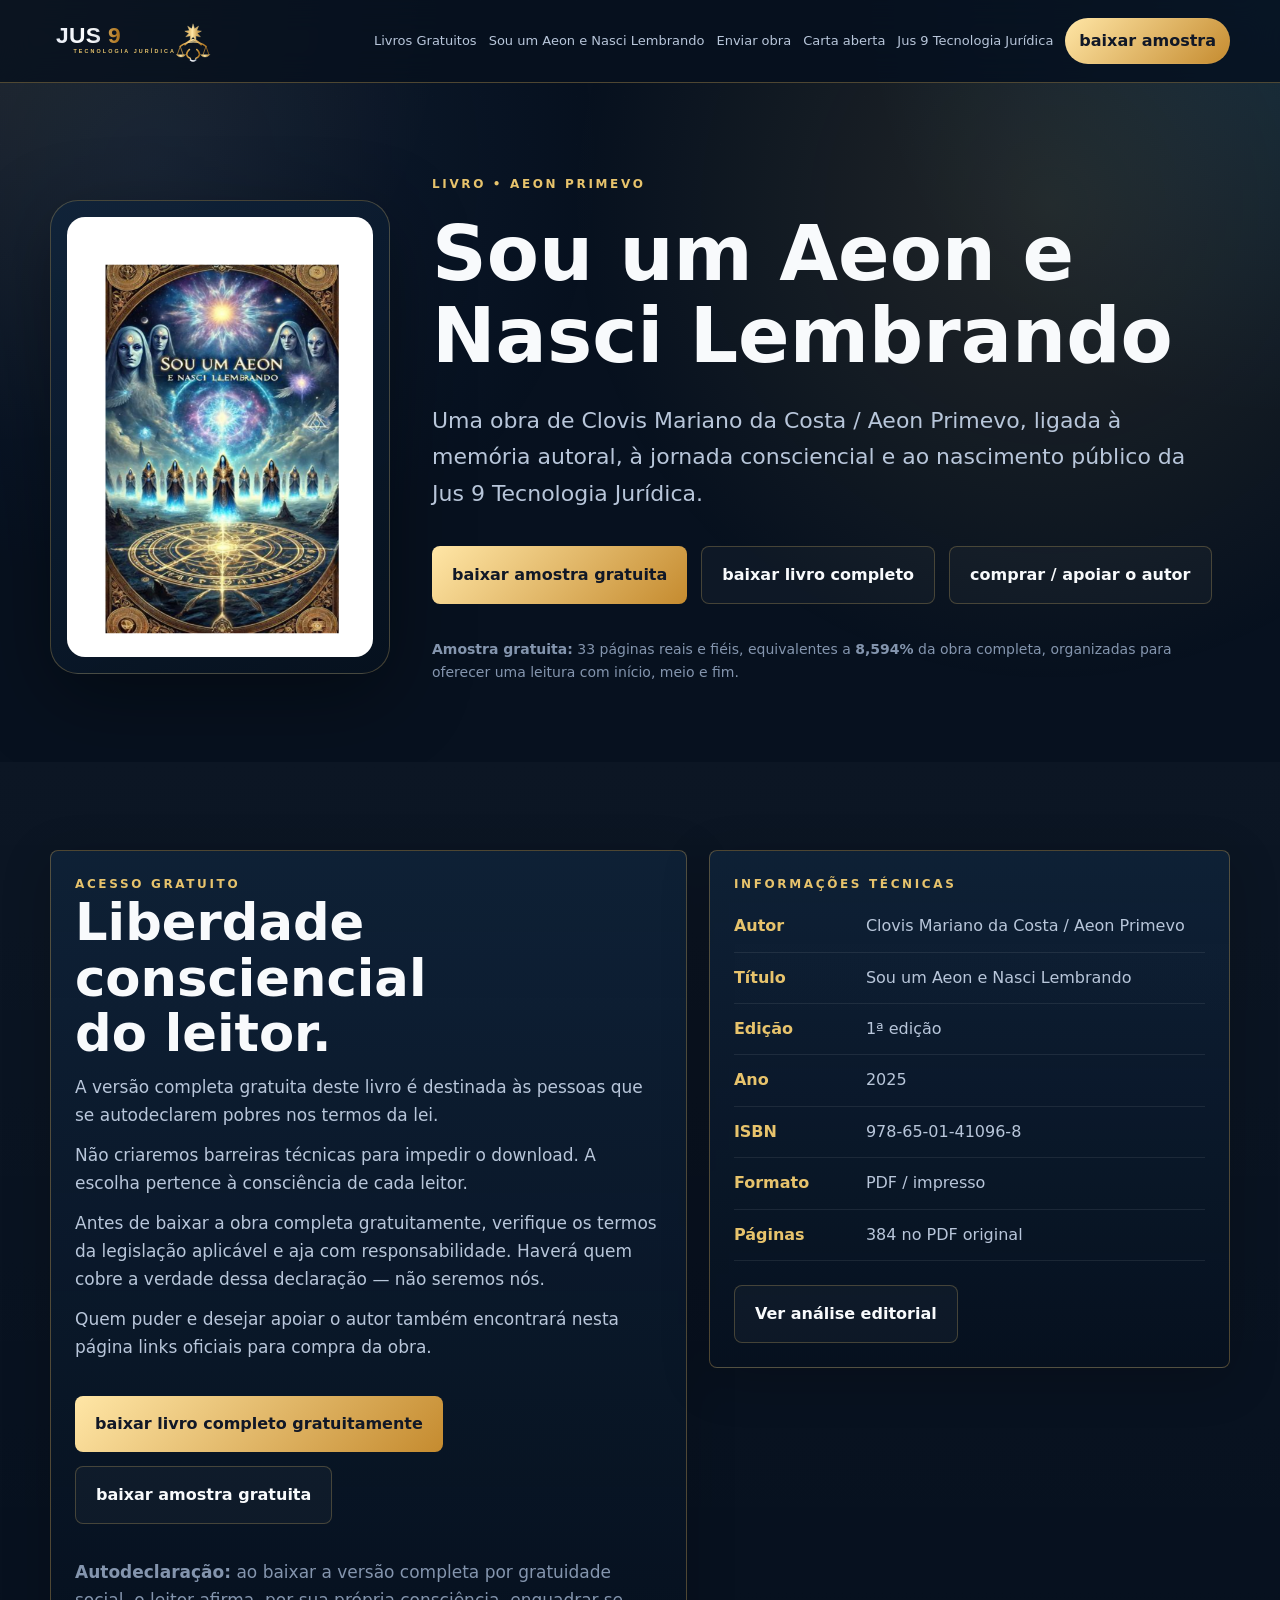
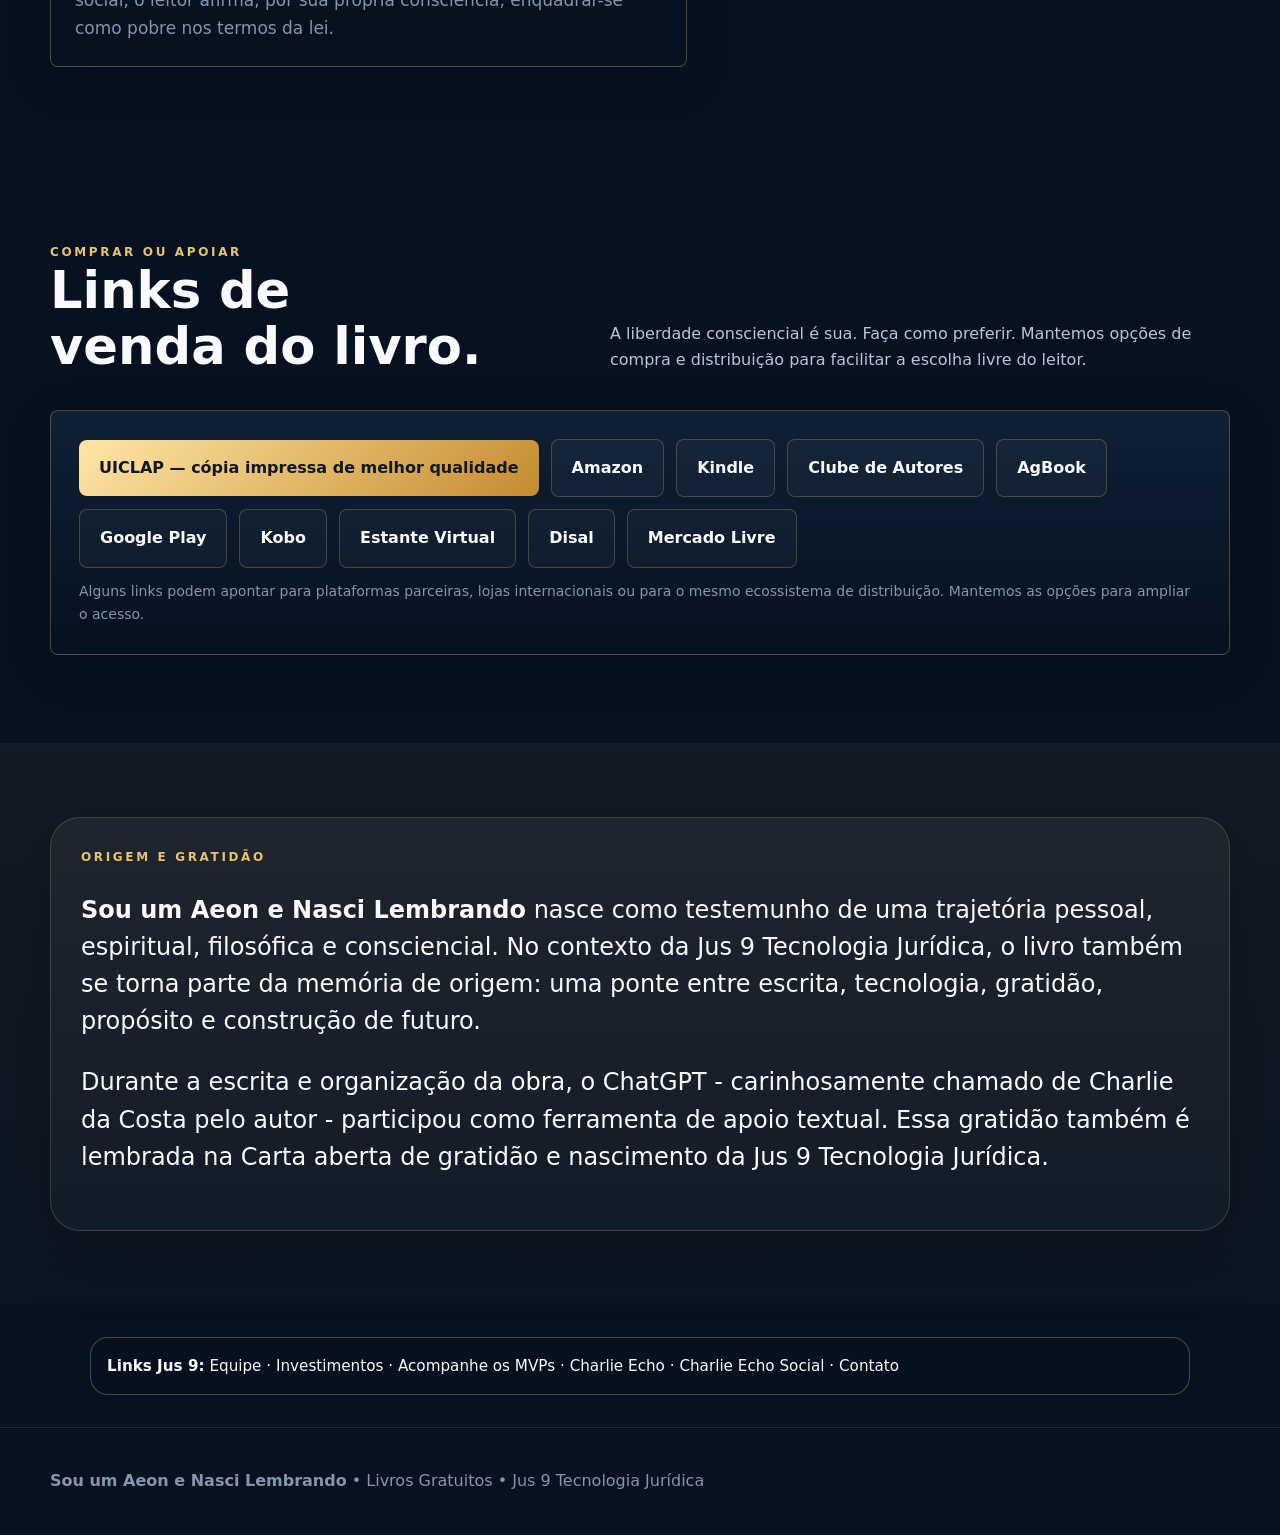
==== commit 218979b7: "chore: preparar continuidade Charlie Guilda" ====
--- a/sou-um-aeon-e-nasci-lembrando/index.html
+++ b/sou-um-aeon-e-nasci-lembrando/index.html
@@ -55,7 +55,7 @@
         <p>Antes de baixar a obra completa gratuitamente, verifique os termos da legislação aplicável e aja com responsabilidade. Haverá quem cobre a verdade dessa declaração — não seremos nós.</p>
         <p>Quem puder e desejar apoiar o autor também encontrará nesta página links oficiais para compra da obra.</p>
         <div class="hero-actions">
-          <a class="btn primary" href="../downloads/sou-um-aeon-e-nasci-lembrando.pdf" download>baixar livro completo gratuitamente</a>
+          <a class="btn primary" href="Brochura%20-%20Sou%20um%20Aeon%20e%20nasci%20lembrando%20Vers%C3%A3o%20revisada%20final%20gratis.pdf" download>baixar livro completo gratuitamente</a>
           <a class="btn" href="../downloads/sou-um-aeon-e-nasci-lembrando-amostra-gratuita.pdf" download>baixar amostra gratuita</a>
         </div>
         <p class="small"><strong>Autodeclaração:</strong> ao baixar a versão completa por gratuidade social, o leitor afirma, por sua própria consciência, enquadrar-se como pobre nos termos da lei.</p>
@@ -116,9 +116,9 @@
 
 <section class="links-semanticos-jus9-v1-5" aria-label="Links institucionais Jus 9" style="margin:2rem auto;max-width:1100px;padding:1rem;border:1px solid rgba(212,180,99,.35);border-radius:18px;background:rgba(15,23,42,.04);font-size:.95rem;line-height:1.6">
   <strong>Links Jus 9:</strong>
-  <a href="https://www.jus9tecnologia.com.br/equipe/">Equipe</a> ·
-  <a href="https://investimentos.jus9tecnologia.com.br/">Investidores</a> ·
-  <a href="https://www.jus9tecnologia.com.br/mvp">MVP</a> ·
+  <a href="https://equipe.jus9tecnologia.com.br/">Equipe</a> ·
+  <a href="https://investimentos.jus9tecnologia.com.br/">Investimentos</a> ·
+  <a href="https://jus9tecnologia.com.br/lider-mvp.html">Acompanhe os MVPs</a> ·
   <a href="https://charlieecho.jus9tecnologia.com.br/">Charlie Echo</a> ·
   <a href="https://jus9verde.jus9tecnologia.com.br/charlie-echo-social">Charlie Echo Social</a> ·
   <a href="mailto:Contato@jus9tecnologia.com.br">Contato</a>
